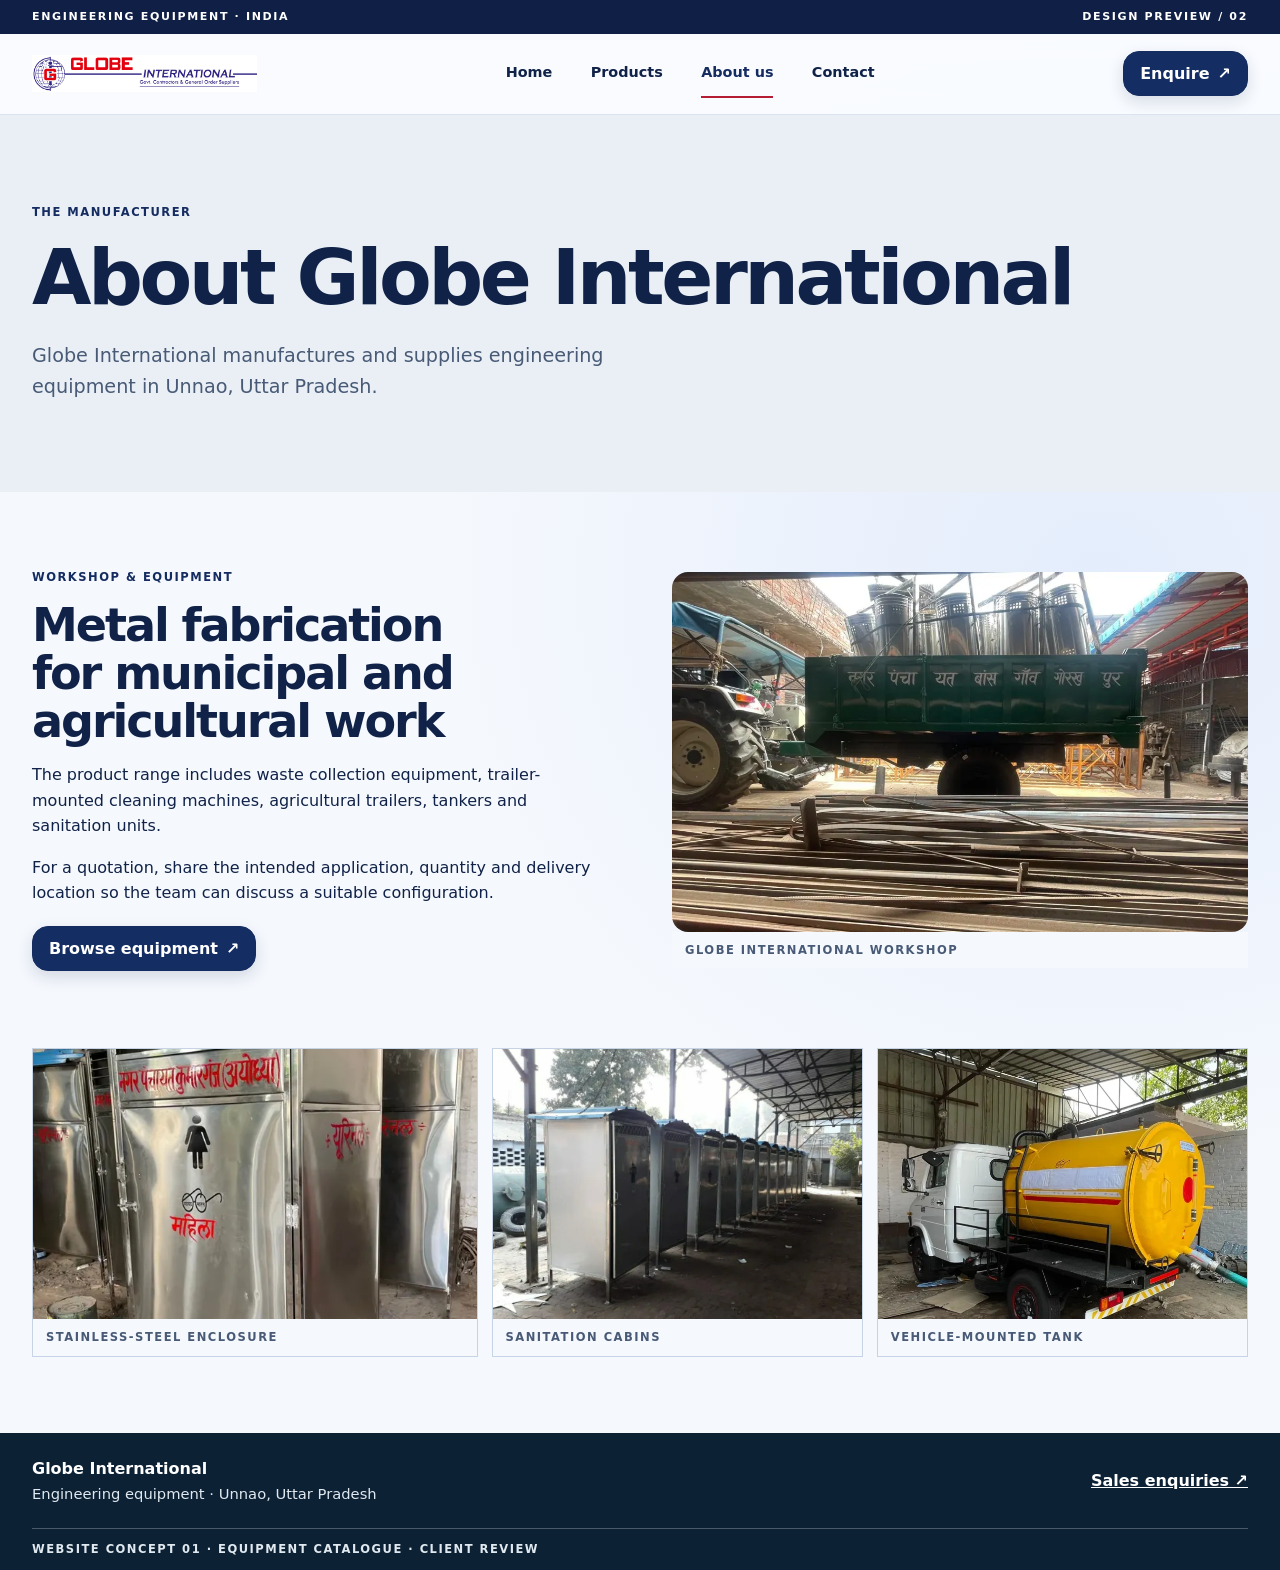
==== about.html @ 539da0a3 "Refresh catalogue with logo-inspired glass and 3D motion" ====
<!doctype html><html lang="en"><head><meta charset="utf-8"><meta name="viewport" content="width=device-width,initial-scale=1"><meta name="robots" content="noindex,nofollow"><meta name="description" content="An overview of Globe International and its workshop in Unnao, Uttar Pradesh."><title>About us | Globe International</title><link rel="stylesheet" href="site.css?v=2"><script src="site.js?v=2" defer></script></head><body class="catalog"><a href="#main" class="skip">Skip to content</a><div class="topline"><div class="wrap"><span>ENGINEERING EQUIPMENT · INDIA</span><span>DESIGN PREVIEW / 02</span></div></div><header><div class="wrap mast"><a href="index.html" class="brand"><img src="media/globe-logo.png" alt="Globe International"></a><nav aria-label="Main"><a href="index.html">Home</a><a href="products.html">Products</a><a href="about.html" aria-current="page">About us</a><a href="contact.html">Contact</a></nav><a class="button mast-cta" href="contact.html">Enquire<span aria-hidden="true"> ↗</span></a></div></header><main id="main"><section class="inner-head"><div class="wrap"><div class="intro"><p class="eyebrow">THE MANUFACTURER</p><h1>About Globe International</h1><p class="lead">Globe International manufactures and supplies engineering equipment in Unnao, Uttar Pradesh.</p></div></div></section><section class="wrap section split about"><div><p class="eyebrow">WORKSHOP &amp; EQUIPMENT</p><h2>Metal fabrication for municipal and agricultural work</h2><p>The product range includes waste collection equipment, trailer-mounted cleaning machines, agricultural trailers, tankers and sanitation units.</p><p>For a quotation, share the intended application, quantity and delivery location so the team can discuss a suitable configuration.</p><a class="button" href="products.html">Browse equipment<span aria-hidden="true"> ↗</span></a></div><figure><img src="media/workshop.webp" alt="Trailer and fabrication materials inside the workshop" fetchpriority="high"><figcaption>Globe International workshop</figcaption></figure></section><section class="wrap section gallery"><div class="story-grid"><figure><img src="media/steel.webp" alt="Stainless-steel sanitation enclosure" loading="lazy"><figcaption>Stainless-steel enclosure</figcaption></figure><figure><img src="media/cabins.webp" alt="Sanitation cabins lined up under the workshop roof" loading="lazy"><figcaption>Sanitation cabins</figcaption></figure><figure><img src="media/tanker.webp" alt="Vehicle-mounted tank at the workshop" loading="lazy"><figcaption>Vehicle-mounted tank</figcaption></figure></div></section></main><footer><div class="wrap foot"><div><strong>Globe International</strong><p>Engineering equipment · Unnao, Uttar Pradesh</p></div><a href="contact.html">Sales enquiries ↗</a></div><div class="wrap stamp">Website concept 01 · Equipment Catalogue · Client review</div></footer></body></html>
---- site.css ----
:root{--ink:#14283e;--paper:#f7f9fb;--panel:#e9eff5;--accent:#10497e;--muted:#496074;--line:#cbd6df;--white:#fff;--radius:10px}*{box-sizing:border-box}html{scroll-behavior:smooth}body{margin:0;background:var(--paper);color:var(--ink);font:16px/1.6 system-ui,sans-serif}body.factory{--ink:#242723;--paper:#f6f2e9;--panel:#ebe4d5;--accent:#815020;--muted:#555b51;--line:#cec7b9;--radius:0px}a{color:inherit}img{width:100%;display:block;object-fit:cover}figure,p,h1,h2{margin:0}p+p{margin-top:1rem}h1,h2{line-height:1.04;letter-spacing:-.045em;text-wrap:balance}h1{font-size:clamp(2.85rem,6vw,5.55rem)}h2{font-size:clamp(1.85rem,3.6vw,3.3rem)}.wrap{width:min(1240px,calc(100% - 64px));margin-inline:auto}.topline{background:#0d2135;color:white;font-size:.69rem;font-weight:700;letter-spacing:.15em}.factory .topline{background:#222822}.topline .wrap,.mast,.foot,.section-head{display:flex;align-items:center;justify-content:space-between;gap:20px}.topline .wrap{padding-block:8px}header{background:white;border-bottom:1px solid var(--line)}.mast{min-height:80px}.brand{width:225px;flex:0 1 225px}.brand img{object-fit:contain}.mast nav{display:flex;gap:clamp(14px,3vw,44px);align-items:center;white-space:nowrap}.mast nav a{text-decoration:none;font-size:.9rem;font-weight:650;padding:12px 0;border-bottom:2px solid transparent}.mast nav a:hover,.mast nav [aria-current]{border-color:var(--accent);color:var(--accent)}.button{display:inline-flex;align-items:center;justify-content:center;gap:.5rem;background:var(--accent);color:white;border:1px solid var(--accent);padding:.72rem 1rem;border-radius:var(--radius);text-decoration:none;font-weight:680;line-height:1.25}.button:hover{filter:brightness(.88)}.button.secondary{background:transparent;color:var(--accent)}.actions{display:flex;gap:10px;flex-wrap:wrap;margin-top:26px}.text-link{color:var(--accent);font-weight:750;text-underline-offset:4px}.eyebrow,.stamp,figcaption{font:700 .72rem/1.45 system-ui,sans-serif;letter-spacing:.13em;text-transform:uppercase}.eyebrow{color:var(--accent);margin-bottom:17px}.lead{font-size:clamp(1rem,1.5vw,1.22rem);max-width:54ch;color:var(--muted);margin-top:23px}.dot{display:inline-block;border-radius:50%;background:#bf3332;width:8px;height:8px;margin-right:5px}.catalog-hero{background:linear-gradient(120deg,#f4f8fc,#e4eef7)}.catalog-grid,.factory-grid{display:grid;grid-template-columns:1fr 1fr;align-items:center;gap:clamp(26px,5vw,74px);padding-block:clamp(35px,6vw,85px)}.catalog-grid figure{border:1px solid var(--line);background:white;border-radius:var(--radius);overflow:hidden}.catalog-grid figure img{height:clamp(315px,40vw,530px);object-position:center 58%}.catalog-grid figcaption,.factory-grid figcaption{display:flex;justify-content:space-between;gap:10px}.factory-hero{background:#252d26;color:#fff7e5}.factory-grid{grid-template-columns:.78fr 1.22fr;gap:40px}.factory-copy h1,.factory .intro h1{font-family:Georgia,serif;font-weight:500;letter-spacing:-.06em}.factory-copy .eyebrow{color:#ffcb90}.factory-copy .lead{color:#e4dfd1}.factory-copy .button{margin-top:24px;background:#f1bc7e;color:#252d26;border-color:#f1bc7e}.factory-grid figure img{height:clamp(300px,40vw,520px);object-position:52% 55%}.factory-grid figcaption{color:#f2e8d7;background:#323a32}.band{background:var(--panel)}.section{padding-block:clamp(40px,6vw,80px)}.section-head{align-items:end;margin-bottom:24px}.groups{display:grid;gap:1px;background:var(--line);border:1px solid var(--line)}.home-groups{grid-template-columns:repeat(4,1fr);border-block:0}.groups a{display:grid;grid-template-columns:auto 1fr auto;align-items:center;gap:.7rem;padding:1rem;background:var(--paper);text-decoration:none;font-weight:720}.groups a:hover{background:var(--panel)}.num{font:700 .7rem ui-monospace,monospace;color:var(--accent)}.products{display:grid;grid-template-columns:repeat(3,minmax(0,1fr));gap:16px}.product{background:white;border:1px solid var(--line);border-radius:var(--radius);overflow:hidden}.product figure img{height:205px;object-fit:contain;background:#eff2f4}.product[data-group="Public sanitation"] figure img,.product[data-group="Waste collection"]:last-child figure img[src*="bins"]{object-fit:cover}.product-body{padding:20px}.product-body .eyebrow{margin-bottom:8px}.product h2{font-size:1.45rem;line-height:1.17;letter-spacing:-.025em}.product p:not(.eyebrow){margin:8px 0 14px;color:var(--muted)}figcaption{padding:10px 13px;color:var(--muted);background:var(--paper)}.story-grid{display:grid;grid-template-columns:1.2fr 1fr 1fr;gap:14px}.story-grid figure{border:1px solid var(--line);overflow:hidden}.story-grid img{height:270px}.split,.contact-grid{display:grid;grid-template-columns:1fr 1fr;gap:clamp(24px,5vw,74px);align-items:center}.split>img,.split figure img{height:360px;border-radius:var(--radius)}.split h2+p,.contact-grid h2+address{margin-top:16px}.split .text-link,.split .button{margin-top:20px;display:inline-flex}.inner-head{background:var(--panel);padding-block:clamp(42px,7vw,92px)}.inner-head h1{font-size:clamp(2.7rem,6vw,4.9rem)}.product-section{padding-top:32px}.filters{display:flex;flex-wrap:wrap;gap:8px}.filters button{cursor:pointer;padding:.53rem .8rem;border:1px solid var(--line);border-radius:var(--radius);background:white;color:var(--ink);font:inherit;font-size:.88rem;font-weight:650}.filters button[aria-pressed=true]{background:var(--accent);color:white;border-color:var(--accent)}#result-count{margin:12px 0;color:var(--muted);font-size:.9rem}.gallery{padding-top:0}.contact-card{background:white;border:1px solid var(--line);padding:26px;border-radius:var(--radius)}.contact-card .actions{margin-bottom:15px}.contact-card h2{margin-bottom:12px}address{font-style:normal}.foot{padding-block:23px}.foot p{font-size:.92rem;color:#e0e9ef}.foot a{font-weight:680}.stamp{border-top:1px solid #ffffff40;padding-block:12px;color:#e0e9ef}footer{background:#0d2135;color:white}.factory footer{background:#252d26}.skip{position:absolute;left:8px;top:-100px;background:white;color:black;padding:8px;z-index:10}.skip:focus{top:8px}:focus-visible{outline:3px solid #c47a25;outline-offset:4px}[hidden]{display:none!important}
@media(max-width:900px){.wrap{width:calc(100% - 40px)}.home-groups{grid-template-columns:repeat(2,1fr)}.product figure img{height:165px}.catalog-grid,.factory-grid{gap:25px}.story-grid img{height:205px}.mast-cta{display:none}}
@media(max-width:670px){.wrap{width:calc(100% - 30px)}.topline{font-size:.55rem}.mast{flex-direction:column;justify-content:center;gap:0;min-height:0;padding-top:8px}.brand{width:195px;flex:auto}.mast nav{justify-content:space-between;width:100%;gap:8px;max-width:390px}.mast nav a{font-size:.86rem;padding:8px 0}.catalog-grid,.factory-grid,.split,.contact-grid{grid-template-columns:1fr}.catalog-grid figure img,.factory-grid figure img,.split>img,.split figure img{height:290px}.products{grid-template-columns:repeat(2,minmax(0,1fr));gap:9px}.product figure img{height:133px}.product-body{padding:12px}.product h2{font-size:1.16rem}.product p:not(.eyebrow){font-size:.88rem}.story-grid{grid-template-columns:1fr}.story-grid img{height:245px}.section-head,.foot{align-items:start}.section-head{flex-direction:column;gap:8px}.foot{flex-direction:column;gap:8px}.groups a{font-size:.82rem;padding:.7rem;gap:.35rem}}
@media(prefers-reduced-motion:reduce){html{scroll-behavior:auto}}

/* Globe International catalogue refresh */
body.catalog {
  --ink: #102247;
  --accent: #152c61;
  --muted: #485a76;
  --line: #c7d4e6;
  --paper: #f5f8fd;
  --radius: 16px;
  background:
    radial-gradient(ellipse at 86% 37%, #e4edfc 0, transparent 42%),
    var(--paper);
}
.catalog .topline { background: #101f45; }
.catalog header {
  background: #f9fbff;
  border-bottom-color: #dbe4f0;
}
.catalog .mast nav [aria-current] { border-color: #b51d35; }
.catalog .button:not(.secondary) {
  background: #142e64;
  box-shadow: 0 6px 16px #12275226;
}
.catalog .button.secondary {
  background: #ffffffc9;
  border-color: #b2c1d7;
}
.catalog .catalog-hero, .catalog .range-head {
  position: relative;
  isolation: isolate;
  overflow: hidden;
  background:
    radial-gradient(ellipse at 85% 30%, #4569aa 0%, transparent 55%),
    linear-gradient(126deg, #101b40 20%, #203e79 100%);
  color: #fff;
}
.catalog .catalog-hero::before, .catalog .range-head::before {
  content: "";
  position: absolute;
  z-index: -1;
  inset: 0;
  background-image:
    linear-gradient(#c7d9ff17 1px, transparent 1px),
    linear-gradient(90deg, #c7d9ff17 1px, transparent 1px);
  background-size: 46px 46px;
  mask-image: linear-gradient(90deg, transparent 12%, #000);
  pointer-events: none;
}
.catalog .catalog-hero .eyebrow, .catalog .range-head .eyebrow { color: #ffadba; }
.catalog .catalog-hero .lead, .catalog .range-head .lead { color: #e3ecff; }
.catalog .catalog-hero .button:not(.secondary) {
  background: #b01832;
  border-color: #e47587;
}
.catalog .catalog-grid .hero-photo {
  padding: 10px;
  background: #dbeaff29;
  border-color: #e1edff70;
  border-radius: 24px;
  box-shadow: 0 28px 55px #09152b70, inset 0 1px 0 #ffffff65;
  transform: perspective(1100px) rotateX(var(--tilt-x, 0deg)) rotateY(var(--tilt-y, 0deg));
  transition: transform .25s ease-out;
}
.hero-photo img { border-radius: 15px 15px 4px 4px; }
.catalog .hero-photo figcaption { background: transparent; color: #edf3ff; }
.catalog .range-head { padding-block: clamp(30px, 5vw, 65px); }
.range-layout {
  display: grid;
  grid-template-columns: minmax(0, 1fr) minmax(220px, .65fr);
  align-items: center;
  gap: 24px;
}
.range-art { min-width: 0; display: grid; place-items: center; }
.orbit-frame {
  width: min(100%, 290px);
  aspect-ratio: 1;
  display: grid;
  place-items: center;
  perspective: 650px;
  border: 1px solid #c5dcff50;
  border-radius: 32px;
  background: linear-gradient(145deg, #e4f0ff30, #a9c5ff0a);
  box-shadow: 0 25px 55px #09142f66, inset 0 1px 0 #e6f0ff69;
}
.globe-volume {
  width: 69%;
  aspect-ratio: 1;
  position: relative;
  transform-style: preserve-3d;
  transform: rotateX(-19deg) rotateY(-32deg) rotateZ(-12deg);
  animation: globe-turn 2.9s cubic-bezier(.2,.6,.35,1) both;
}
.globe-ring {
  position: absolute;
  inset: 0;
  border: 1px solid #dceaffb5;
  border-radius: 50%;
  transform: rotateY(var(--ring-angle, 0deg));
  box-shadow: 0 0 14px #abc8ff35;
}
.globe-ring:nth-child(2) { --ring-angle: 36deg; }
.globe-ring:nth-child(3) { --ring-angle: 72deg; }
.globe-ring:nth-child(4) { --ring-angle: 108deg; }
.globe-ring:nth-child(5) { --ring-angle: 144deg; }
.globe-ring:last-child {
  transform: rotateX(90deg) scale(1.12);
  border-color: #ff91a3;
  box-shadow: 0 0 16px #f346665c;
}
@keyframes globe-turn {
  from { transform: rotateX(-19deg) rotateY(155deg) rotateZ(-12deg); }
  to { transform: rotateX(-19deg) rotateY(-32deg) rotateZ(-12deg); }
}
.filter-panel {
  padding: 13px 16px 1px;
  margin-bottom: 22px;
  border: 1px solid #c7d5e8;
  border-radius: var(--radius);
  background: #ffffffad;
  box-shadow: 0 8px 30px #1835630c, inset 0 1px 0 #fff;
}
.catalog .filters button { border-radius: 999px; }
.catalog .filters button[aria-pressed="true"] { box-shadow: inset 0 -2px 0 #dc5068; }
.catalog .product, .catalog .contact-card {
  background: linear-gradient(145deg, #fffffff5, #f1f6ffba);
  box-shadow: 0 10px 25px #1d386214, inset 0 1px 0 #fff;
}
.catalog .product {
  transform: perspective(1000px) rotateX(var(--tilt-x, 0deg)) rotateY(var(--tilt-y, 0deg));
  transition: transform .25s ease-out, box-shadow .25s ease-out;
}
.catalog .product:hover, .catalog .product:focus-within { box-shadow: 0 15px 35px #1d386226; }
.catalog .product figure { padding: 8px 8px 0; }
.catalog .product figure img { border-radius: 10px; }
.catalog .product figcaption { background: transparent; }
.catalog .product-body .eyebrow { color: #972039; }
@supports (backdrop-filter: blur(8px)) {
  .catalog header, .filter-panel { backdrop-filter: blur(12px); }
  .catalog header { background: #f9fbffeb; }
}
@media (max-width: 670px) {
  .range-layout { grid-template-columns: minmax(0, 1fr) minmax(85px, 27%); gap: 10px; }
  .range-head .intro h1 { font-size: clamp(2.15rem, 8vw, 3.2rem); }
  .orbit-frame { border-radius: 14px; }
  .filter-panel { padding-inline: 10px; }
  .catalog .product figure { padding: 5px 5px 0; }
}
@media (prefers-reduced-motion: reduce) {
  .globe-volume { animation: none; }
  .catalog .product, .catalog .catalog-grid .hero-photo { transform: none; transition: none; }
}
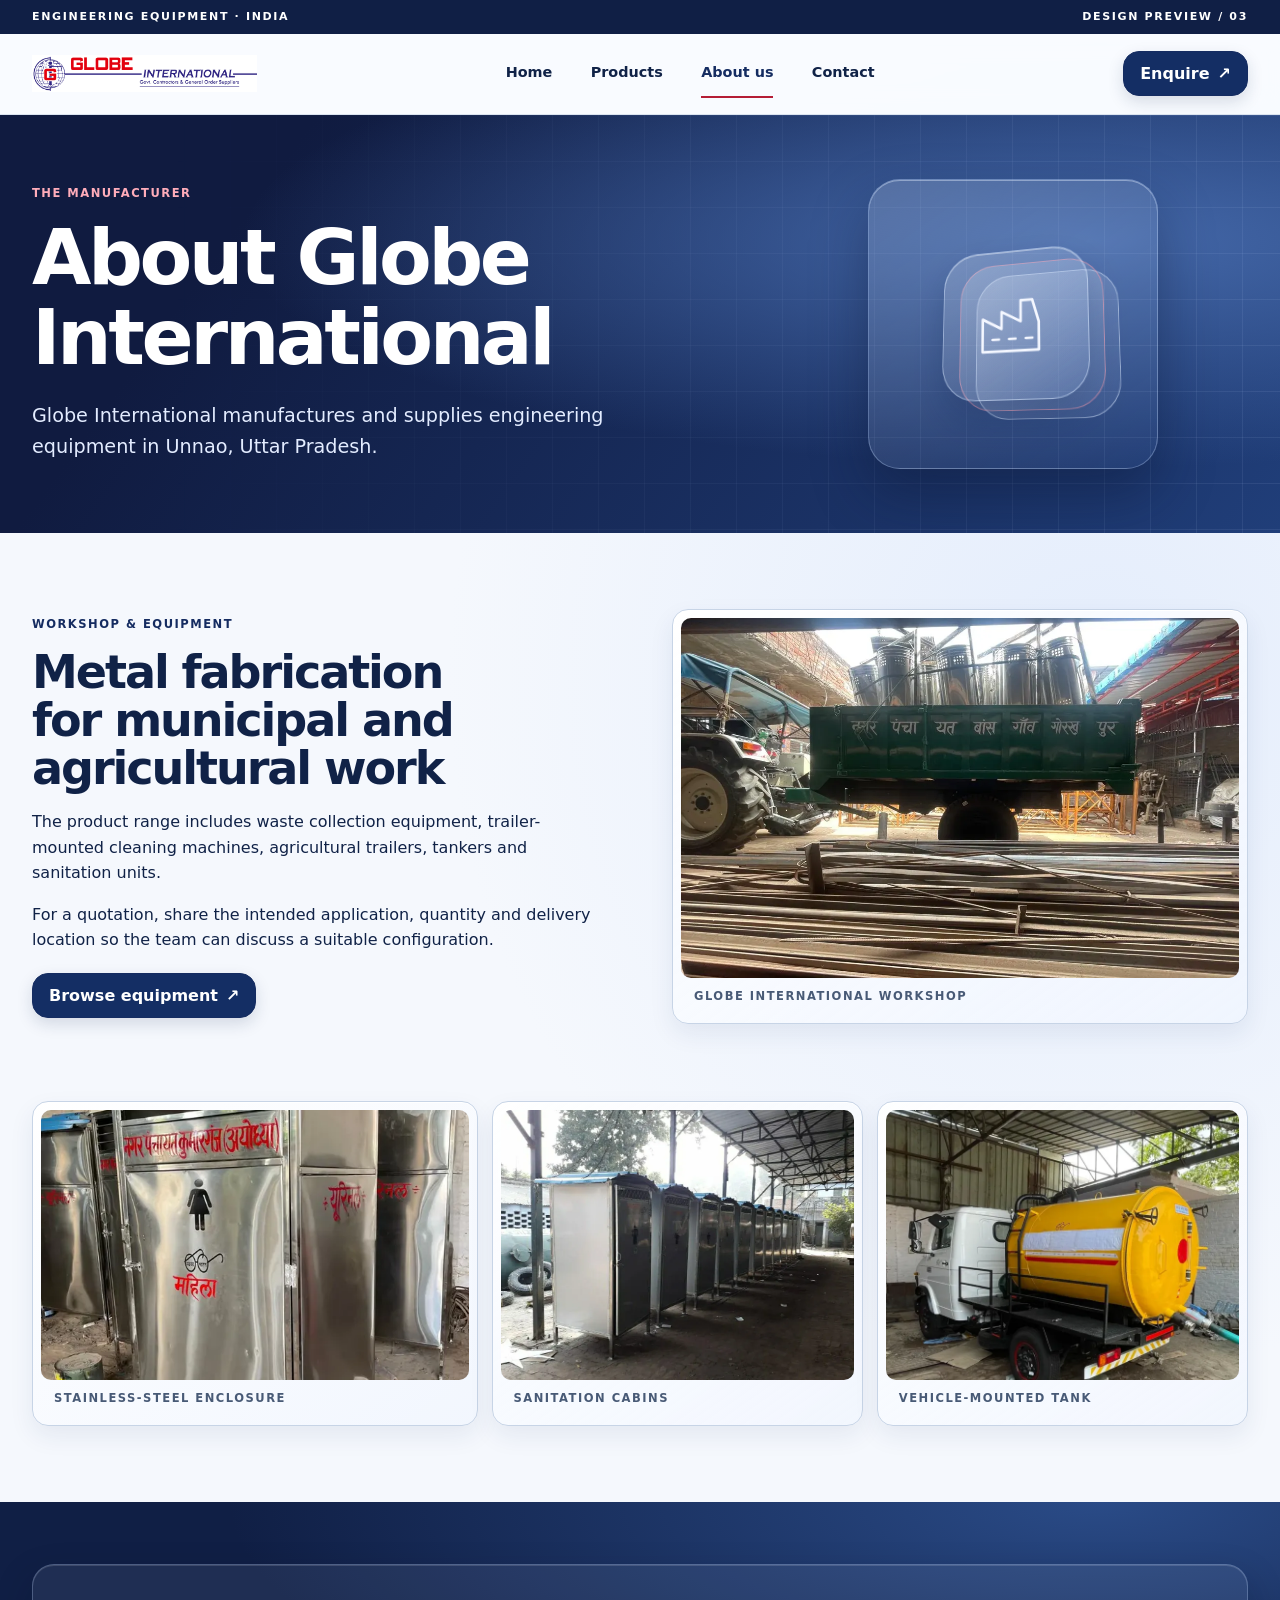
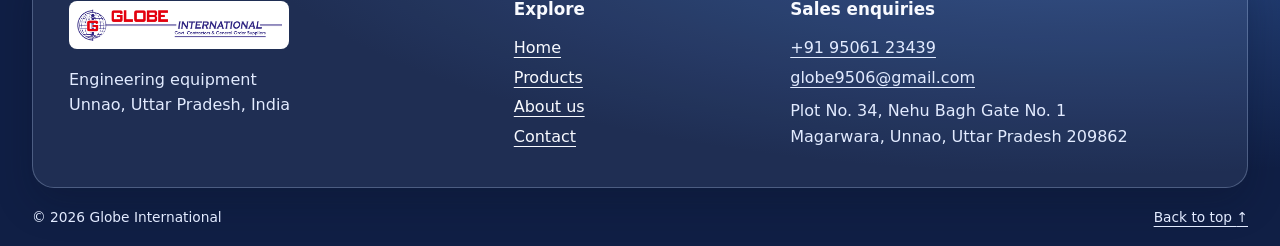
==== commit 94168a66: "Extend Globe glass design across all pages and build shared footer" ====
--- a/about.html
+++ b/about.html
@@ -1 +1,40 @@
-<!doctype html><html lang="en"><head><meta charset="utf-8"><meta name="viewport" content="width=device-width,initial-scale=1"><meta name="robots" content="noindex,nofollow"><meta name="description" content="An overview of Globe International and its workshop in Unnao, Uttar Pradesh."><title>About us | Globe International</title><link rel="stylesheet" href="site.css?v=2"><script src="site.js?v=2" defer></script></head><body class="catalog"><a href="#main" class="skip">Skip to content</a><div class="topline"><div class="wrap"><span>ENGINEERING EQUIPMENT · INDIA</span><span>DESIGN PREVIEW / 02</span></div></div><header><div class="wrap mast"><a href="index.html" class="brand"><img src="media/globe-logo.png" alt="Globe International"></a><nav aria-label="Main"><a href="index.html">Home</a><a href="products.html">Products</a><a href="about.html" aria-current="page">About us</a><a href="contact.html">Contact</a></nav><a class="button mast-cta" href="contact.html">Enquire<span aria-hidden="true"> ↗</span></a></div></header><main id="main"><section class="inner-head"><div class="wrap"><div class="intro"><p class="eyebrow">THE MANUFACTURER</p><h1>About Globe International</h1><p class="lead">Globe International manufactures and supplies engineering equipment in Unnao, Uttar Pradesh.</p></div></div></section><section class="wrap section split about"><div><p class="eyebrow">WORKSHOP &amp; EQUIPMENT</p><h2>Metal fabrication for municipal and agricultural work</h2><p>The product range includes waste collection equipment, trailer-mounted cleaning machines, agricultural trailers, tankers and sanitation units.</p><p>For a quotation, share the intended application, quantity and delivery location so the team can discuss a suitable configuration.</p><a class="button" href="products.html">Browse equipment<span aria-hidden="true"> ↗</span></a></div><figure><img src="media/workshop.webp" alt="Trailer and fabrication materials inside the workshop" fetchpriority="high"><figcaption>Globe International workshop</figcaption></figure></section><section class="wrap section gallery"><div class="story-grid"><figure><img src="media/steel.webp" alt="Stainless-steel sanitation enclosure" loading="lazy"><figcaption>Stainless-steel enclosure</figcaption></figure><figure><img src="media/cabins.webp" alt="Sanitation cabins lined up under the workshop roof" loading="lazy"><figcaption>Sanitation cabins</figcaption></figure><figure><img src="media/tanker.webp" alt="Vehicle-mounted tank at the workshop" loading="lazy"><figcaption>Vehicle-mounted tank</figcaption></figure></div></section></main><footer><div class="wrap foot"><div><strong>Globe International</strong><p>Engineering equipment · Unnao, Uttar Pradesh</p></div><a href="contact.html">Sales enquiries ↗</a></div><div class="wrap stamp">Website concept 01 · Equipment Catalogue · Client review</div></footer></body></html>+<!doctype html><html lang="en"><head><meta charset="utf-8"><meta name="viewport" content="width=device-width,initial-scale=1"><meta name="robots" content="noindex,nofollow"><meta name="description" content="An overview of Globe International and its workshop in Unnao, Uttar Pradesh."><title>About us | Globe International</title><link rel="stylesheet" href="site.css?v=3"><script src="site.js?v=3" defer></script></head><body class="catalog"><a href="#main" class="skip">Skip to content</a><div class="topline" id="top"><div class="wrap"><span>ENGINEERING EQUIPMENT · INDIA</span><span>DESIGN PREVIEW / 03</span></div></div><header><div class="wrap mast"><a href="index.html" class="brand"><img src="media/globe-logo.png" alt="Globe International"></a><nav aria-label="Main"><a href="index.html">Home</a><a href="products.html">Products</a><a href="about.html" aria-current="page">About us</a><a href="contact.html">Contact</a></nav><a class="button mast-cta" href="contact.html">Enquire<span aria-hidden="true"> ↗</span></a></div></header><main id="main"><section class="inner-head range-head"><div class="wrap range-layout"><div class="intro"><p class="eyebrow">THE MANUFACTURER</p><h1>About Globe International</h1><p class="lead">Globe International manufactures and supplies engineering equipment in Unnao, Uttar Pradesh.</p></div>
+<div class="range-art" aria-hidden="true">
+  <div class="orbit-frame">
+    <div class="hero-emblem">
+      <div class="emblem-face">
+        <svg viewBox="0 0 64 64" fill="none" stroke="currentColor" stroke-width="2" stroke-linecap="round" stroke-linejoin="round"><path d="M8 53V28l15 8V23l15 8V15h9l5 17v21zM16 44h5m8 0h5m8 0h5"/></svg>
+      </div>
+    </div>
+  </div>
+</div>
+</div></section><section class="wrap section split about"><div><p class="eyebrow">WORKSHOP &amp; EQUIPMENT</p><h2>Metal fabrication for municipal and agricultural work</h2><p>The product range includes waste collection equipment, trailer-mounted cleaning machines, agricultural trailers, tankers and sanitation units.</p><p>For a quotation, share the intended application, quantity and delivery location so the team can discuss a suitable configuration.</p><a class="button" href="products.html">Browse equipment<span aria-hidden="true"> ↗</span></a></div><figure><img src="media/workshop.webp" alt="Trailer and fabrication materials inside the workshop" fetchpriority="high"><figcaption>Globe International workshop</figcaption></figure></section><section class="wrap section gallery"><div class="story-grid"><figure><img src="media/steel.webp" alt="Stainless-steel sanitation enclosure" loading="lazy"><figcaption>Stainless-steel enclosure</figcaption></figure><figure><img src="media/cabins.webp" alt="Sanitation cabins lined up under the workshop roof" loading="lazy"><figcaption>Sanitation cabins</figcaption></figure><figure><img src="media/tanker.webp" alt="Vehicle-mounted tank at the workshop" loading="lazy"><figcaption>Vehicle-mounted tank</figcaption></figure></div></section></main>
+<footer class="site-footer">
+  <div class="wrap footer-grid">
+    <div class="footer-brand">
+      <a href="index.html"><img src="media/globe-logo.png" alt="Globe International" loading="lazy"></a>
+      <p>Engineering equipment<br>Unnao, Uttar Pradesh, India</p>
+    </div>
+    <nav class="footer-nav" aria-label="Footer">
+      <h2>Explore</h2>
+      <ul>
+        <li><a href="index.html">Home</a></li>
+        <li><a href="products.html">Products</a></li>
+        <li><a href="about.html">About us</a></li>
+        <li><a href="contact.html">Contact</a></li>
+      </ul>
+    </nav>
+    <div class="footer-contact">
+      <h2>Sales enquiries</h2>
+      <address>
+        <a href="tel:+919506123439">+91 95061 23439</a>
+        <a href="mailto:globe9506@gmail.com">globe9506@gmail.com</a>
+        <span>Plot No. 34, Nehu Bagh Gate No. 1<br>Magarwara, Unnao, Uttar Pradesh 209862</span>
+      </address>
+    </div>
+  </div>
+  <div class="wrap footer-bottom">
+    <span>© 2026 Globe International</span>
+    <a href="#top">Back to top <span aria-hidden="true">↑</span></a>
+  </div>
+</footer></body></html>
--- a/site.css
+++ b/site.css
@@ -153,3 +153,129 @@
   .globe-volume { animation: none; }
   .catalog .product, .catalog .catalog-grid .hero-photo { transform: none; transition: none; }
 }
+
+/* Shared glass surfaces and page-specific hero artwork. */
+.hero-emblem {
+  width: 53%;
+  aspect-ratio: 1;
+  position: relative;
+  transform-style: preserve-3d;
+  transform: rotateX(12deg) rotateY(-18deg);
+  animation: emblem-settle 1.2s cubic-bezier(.22,.72,.32,1) both;
+}
+.hero-emblem::before,
+.hero-emblem::after,
+.emblem-face {
+  position: absolute;
+  inset: 0;
+  border: 1px solid #d8e7ff80;
+  border-radius: 24%;
+  background: linear-gradient(145deg, #f0f6ff36, #b5cdff14);
+}
+.hero-emblem::before,
+.hero-emblem::after { content: ""; }
+.hero-emblem::before { transform: translate3d(16%, 11%, -32px); }
+.hero-emblem::after {
+  transform: translate3d(8%, 6%, -16px);
+  border-color: #ff9cac85;
+}
+.emblem-face {
+  display: grid;
+  place-items: center;
+  color: #f4f7ff;
+  box-shadow: inset 0 1px 0 #ffffff60, 0 18px 36px #081b483a;
+}
+.emblem-face svg { width: 57%; }
+@keyframes emblem-settle {
+  from { transform: rotateX(29deg) rotateY(-53deg) translateY(10px); }
+  to { transform: rotateX(12deg) rotateY(-18deg); }
+}
+.catalog .category-band {
+  background: linear-gradient(125deg, #dce8fa, #eff4fd);
+  padding-block: 16px;
+}
+.catalog .home-groups {
+  border: 0;
+  gap: 10px;
+  background: transparent;
+}
+.catalog .home-groups a {
+  border: 1px solid #cbd9ec;
+  border-radius: 12px;
+  background: #ffffffb8;
+  box-shadow: inset 0 1px 0 #fff, 0 5px 14px #213e6910;
+}
+.catalog .home-groups a:hover { background: #fff; }
+.catalog .about figure, .catalog .gallery figure {
+  padding: 8px;
+  border: 1px solid var(--line);
+  border-radius: var(--radius);
+  background: linear-gradient(145deg, #fffffff5, #f1f6ffba);
+  box-shadow: 0 10px 25px #1d386214, inset 0 1px 0 #fff;
+}
+.catalog .about figure img, .catalog .gallery figure img { border-radius: 10px; }
+.catalog .about figcaption, .catalog .gallery figcaption { background: transparent; }
+.catalog .about figure, .catalog .contact-card {
+  transform: perspective(1000px) rotateX(var(--tilt-x, 0deg)) rotateY(var(--tilt-y, 0deg));
+  transition: transform .25s ease-out;
+}
+.catalog .contact-grid { align-items: stretch; gap: 20px; }
+.catalog .contact-card address { color: var(--muted); }
+.catalog #selected-product {
+  background: #e8effb;
+  border-radius: 8px;
+  padding: 8px 12px;
+}
+.catalog .site-footer {
+  background: radial-gradient(ellipse at 86% 0%, #2a4b87, transparent 56%), #101f45;
+  color: #f8faff;
+  padding-top: clamp(34px, 6vw, 62px);
+}
+.footer-grid {
+  display: grid;
+  grid-template-columns: 1fr .6fr 1fr;
+  gap: 24px;
+  padding: clamp(18px, 3vw, 36px);
+  border: 1px solid #c9dcff45;
+  border-radius: 22px;
+  background: #d5e5ff14;
+  box-shadow: inset 0 1px 0 #ffffff24, 0 16px 36px #060f2340;
+}
+.footer-grid h2 {
+  font-size: 1.05rem;
+  letter-spacing: 0;
+  margin-bottom: 14px;
+}
+.footer-brand a { display: inline-block; }
+.footer-brand img {
+  width: min(220px, 100%);
+  padding: 7px;
+  border-radius: 8px;
+  background: #fff;
+}
+.footer-brand p { margin-top: 10px; color: #e2ebff; }
+.footer-nav ul { list-style: none; margin: 0; padding: 0; }
+.footer-nav a, .footer-contact a { display: inline-block; padding-block: 2px; }
+.footer-contact address { display: grid; justify-items: start; color: #e2ebff; }
+.footer-contact address span { margin-top: 6px; }
+.site-footer a { text-underline-offset: 4px; overflow-wrap: anywhere; }
+.site-footer a:hover { color: #ffbfcb; }
+.footer-bottom {
+  display: flex;
+  justify-content: space-between;
+  gap: 12px;
+  padding-block: 18px;
+  font-size: .86rem;
+  color: #e2ebff;
+}
+@media (max-width: 670px) {
+  .footer-grid { grid-template-columns: 1fr 1fr; gap: 18px; }
+  .footer-brand { grid-column: 1 / -1; }
+}
+@media (max-width: 385px) {
+  .footer-grid { grid-template-columns: 1fr; }
+}
+@media (prefers-reduced-motion: reduce) {
+  .hero-emblem { animation: none; }
+  .catalog .about figure, .catalog .contact-card { transform: none; transition: none; }
+}
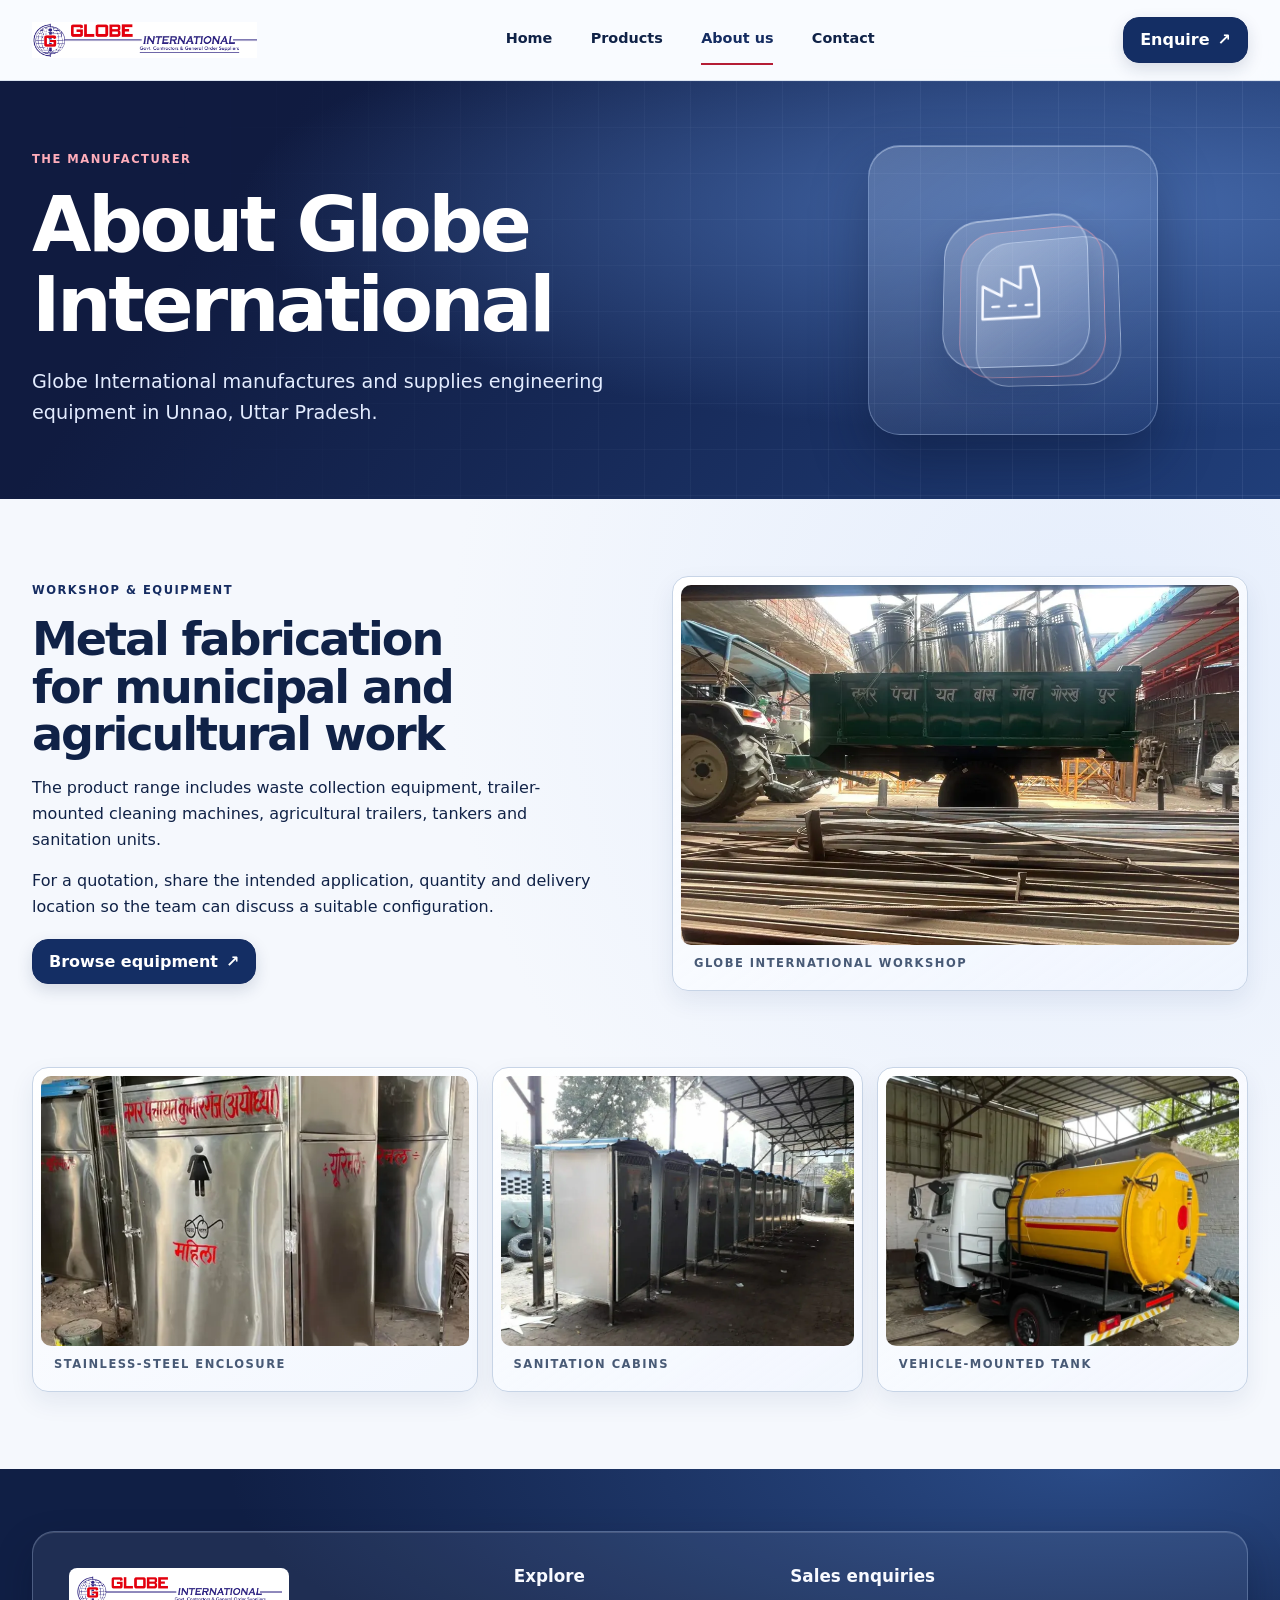
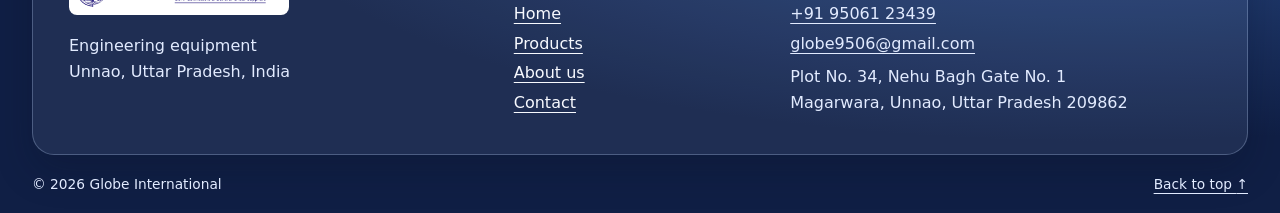
==== commit 9be00ffc: "Remove design preview banner and draft metadata" ====
--- a/about.html
+++ b/about.html
@@ -1,4 +1,4 @@
-<!doctype html><html lang="en"><head><meta charset="utf-8"><meta name="viewport" content="width=device-width,initial-scale=1"><meta name="robots" content="noindex,nofollow"><meta name="description" content="An overview of Globe International and its workshop in Unnao, Uttar Pradesh."><title>About us | Globe International</title><link rel="stylesheet" href="site.css?v=3"><script src="site.js?v=3" defer></script></head><body class="catalog"><a href="#main" class="skip">Skip to content</a><div class="topline" id="top"><div class="wrap"><span>ENGINEERING EQUIPMENT · INDIA</span><span>DESIGN PREVIEW / 03</span></div></div><header><div class="wrap mast"><a href="index.html" class="brand"><img src="media/globe-logo.png" alt="Globe International"></a><nav aria-label="Main"><a href="index.html">Home</a><a href="products.html">Products</a><a href="about.html" aria-current="page">About us</a><a href="contact.html">Contact</a></nav><a class="button mast-cta" href="contact.html">Enquire<span aria-hidden="true"> ↗</span></a></div></header><main id="main"><section class="inner-head range-head"><div class="wrap range-layout"><div class="intro"><p class="eyebrow">THE MANUFACTURER</p><h1>About Globe International</h1><p class="lead">Globe International manufactures and supplies engineering equipment in Unnao, Uttar Pradesh.</p></div>
+<!doctype html><html lang="en"><head><meta charset="utf-8"><meta name="viewport" content="width=device-width,initial-scale=1"><meta name="robots" content="noindex,nofollow"><meta name="description" content="An overview of Globe International and its workshop in Unnao, Uttar Pradesh."><title>About us | Globe International</title><link rel="stylesheet" href="site.css?v=3"><script src="site.js?v=3" defer></script></head><body class="catalog"><a href="#main" class="skip">Skip to content</a><header id="top"><div class="wrap mast"><a href="index.html" class="brand"><img src="media/globe-logo.png" alt="Globe International"></a><nav aria-label="Main"><a href="index.html">Home</a><a href="products.html">Products</a><a href="about.html" aria-current="page">About us</a><a href="contact.html">Contact</a></nav><a class="button mast-cta" href="contact.html">Enquire<span aria-hidden="true"> ↗</span></a></div></header><main id="main"><section class="inner-head range-head"><div class="wrap range-layout"><div class="intro"><p class="eyebrow">THE MANUFACTURER</p><h1>About Globe International</h1><p class="lead">Globe International manufactures and supplies engineering equipment in Unnao, Uttar Pradesh.</p></div>
 <div class="range-art" aria-hidden="true">
   <div class="orbit-frame">
     <div class="hero-emblem">
--- a/site.css
+++ b/site.css
@@ -279,3 +279,115 @@
   .hero-emblem { animation: none; }
   .catalog .about figure, .catalog .contact-card { transform: none; transition: none; }
 }
+
+/* Equipment descriptions and procurement applications. */
+.product-section .product {
+  display: flex;
+  flex-direction: column;
+}
+.product-section .product-body {
+  display: flex;
+  flex: 1;
+  flex-direction: column;
+  align-items: start;
+}
+.product-section .product-body .text-link { margin-top: auto; }
+.product-applications {
+  width: 100%;
+  margin: 2px 0 17px;
+  padding: 12px 13px;
+  border: 1px solid var(--line);
+  border-radius: 10px;
+  background: #e8effa;
+  font-size: .9rem;
+  line-height: 1.5;
+}
+.product-applications dt { color: var(--ink); font-weight: 720; }
+.product-applications dd { margin: 3px 0 0; color: var(--muted); }
+.product-applications dd + dt { margin-top: 10px; }
+.procurement-note {
+  margin-top: 26px;
+  padding: 18px clamp(16px, 3vw, 28px);
+  border: 1px solid var(--line);
+  border-radius: var(--radius);
+  background: #ffffffb8;
+}
+.procurement-note h2 { font-size: 1.25rem; letter-spacing: -.02em; }
+.procurement-note p { max-width: 75ch; margin-top: 8px; color: var(--muted); }
+@media (max-width: 580px) {
+  .product-section .products { grid-template-columns: 1fr; }
+  .product-section .product figure img { height: 175px; }
+}
+
+/* Product enquiry and homepage motion */
+.enquiry-layout {
+  display: grid;
+  grid-template-columns: minmax(0, 1.75fr) minmax(0, 1fr);
+  align-items: start;
+  gap: clamp(16px, 3vw, 32px);
+}
+.enquiry-sidebar { display: grid; gap: 16px; }
+.enquiry-card {
+  padding: clamp(18px, 3vw, 34px);
+  border: 1px solid var(--line);
+  border-radius: var(--radius);
+  background: linear-gradient(145deg, #fffffff5, #f1f6ffba);
+  box-shadow: 0 10px 25px #1d386214, inset 0 1px 0 #fff;
+}
+.enquiry-sidebar h2 { font-size: clamp(1.45rem, 2.5vw, 2rem); }
+.enquiry-card h2 + p, .enquiry-card h2 + address { margin-top: 12px; color: var(--muted); }
+.enquiry-card address a { overflow-wrap: anywhere; }
+.enquiry-fields {
+  display: grid;
+  grid-template-columns: repeat(2, minmax(0, 1fr));
+  gap: 14px;
+}
+.enquiry-wide { grid-column: 1 / -1; }
+#equipment-enquiry { margin-top: 22px; }
+#equipment-enquiry label { display: grid; gap: 5px; align-content: start; font-weight: 650; }
+#equipment-enquiry input, #equipment-enquiry select, #equipment-enquiry textarea {
+  width: 100%;
+  min-width: 0;
+  border: 1px solid #a9bbd5;
+  border-radius: 9px;
+  padding: .65rem .72rem;
+  background: #fff;
+  color: var(--ink);
+  font: inherit;
+  font-weight: 400;
+}
+#equipment-enquiry textarea { resize: vertical; }
+#tender-fields {
+  min-width: 0;
+  margin: 0;
+  padding: 12px;
+  border: 1px solid var(--line);
+  border-radius: 10px;
+  background: #e8effa;
+}
+#tender-fields legend { padding-inline: 5px; font-weight: 700; }
+#equipment-enquiry button { margin-top: 18px; cursor: pointer; }
+#email-help { margin-top: 8px; font-size: .9rem; color: var(--muted); }
+.home-page .hero-photo { position: relative; }
+.home-page .hero-photo::after {
+  content: "";
+  position: absolute;
+  inset: 0;
+  pointer-events: none;
+  background: linear-gradient(108deg, transparent 28%, #dbeaff38 49%, transparent 69%);
+  transform: translateX(-115%);
+}
+@media (prefers-reduced-motion: no-preference) {
+  .home-page .catalog-copy, .home-page .catalog-grid .hero-photo {
+    animation: home-rise .65s ease-out backwards;
+  }
+  .home-page .catalog-grid .hero-photo { animation-delay: .12s; }
+  .home-page .hero-photo::after { animation: glass-sweep 1.1s .42s ease-out both; }
+}
+@keyframes home-rise {
+  from { opacity: 0; translate: 0 14px; }
+  to { opacity: 1; translate: 0 0; }
+}
+@keyframes glass-sweep { to { transform: translateX(115%); } }
+@media (max-width: 800px) { .enquiry-layout { grid-template-columns: 1fr; } }
+@media (max-width: 500px) { .enquiry-fields { grid-template-columns: 1fr; } }
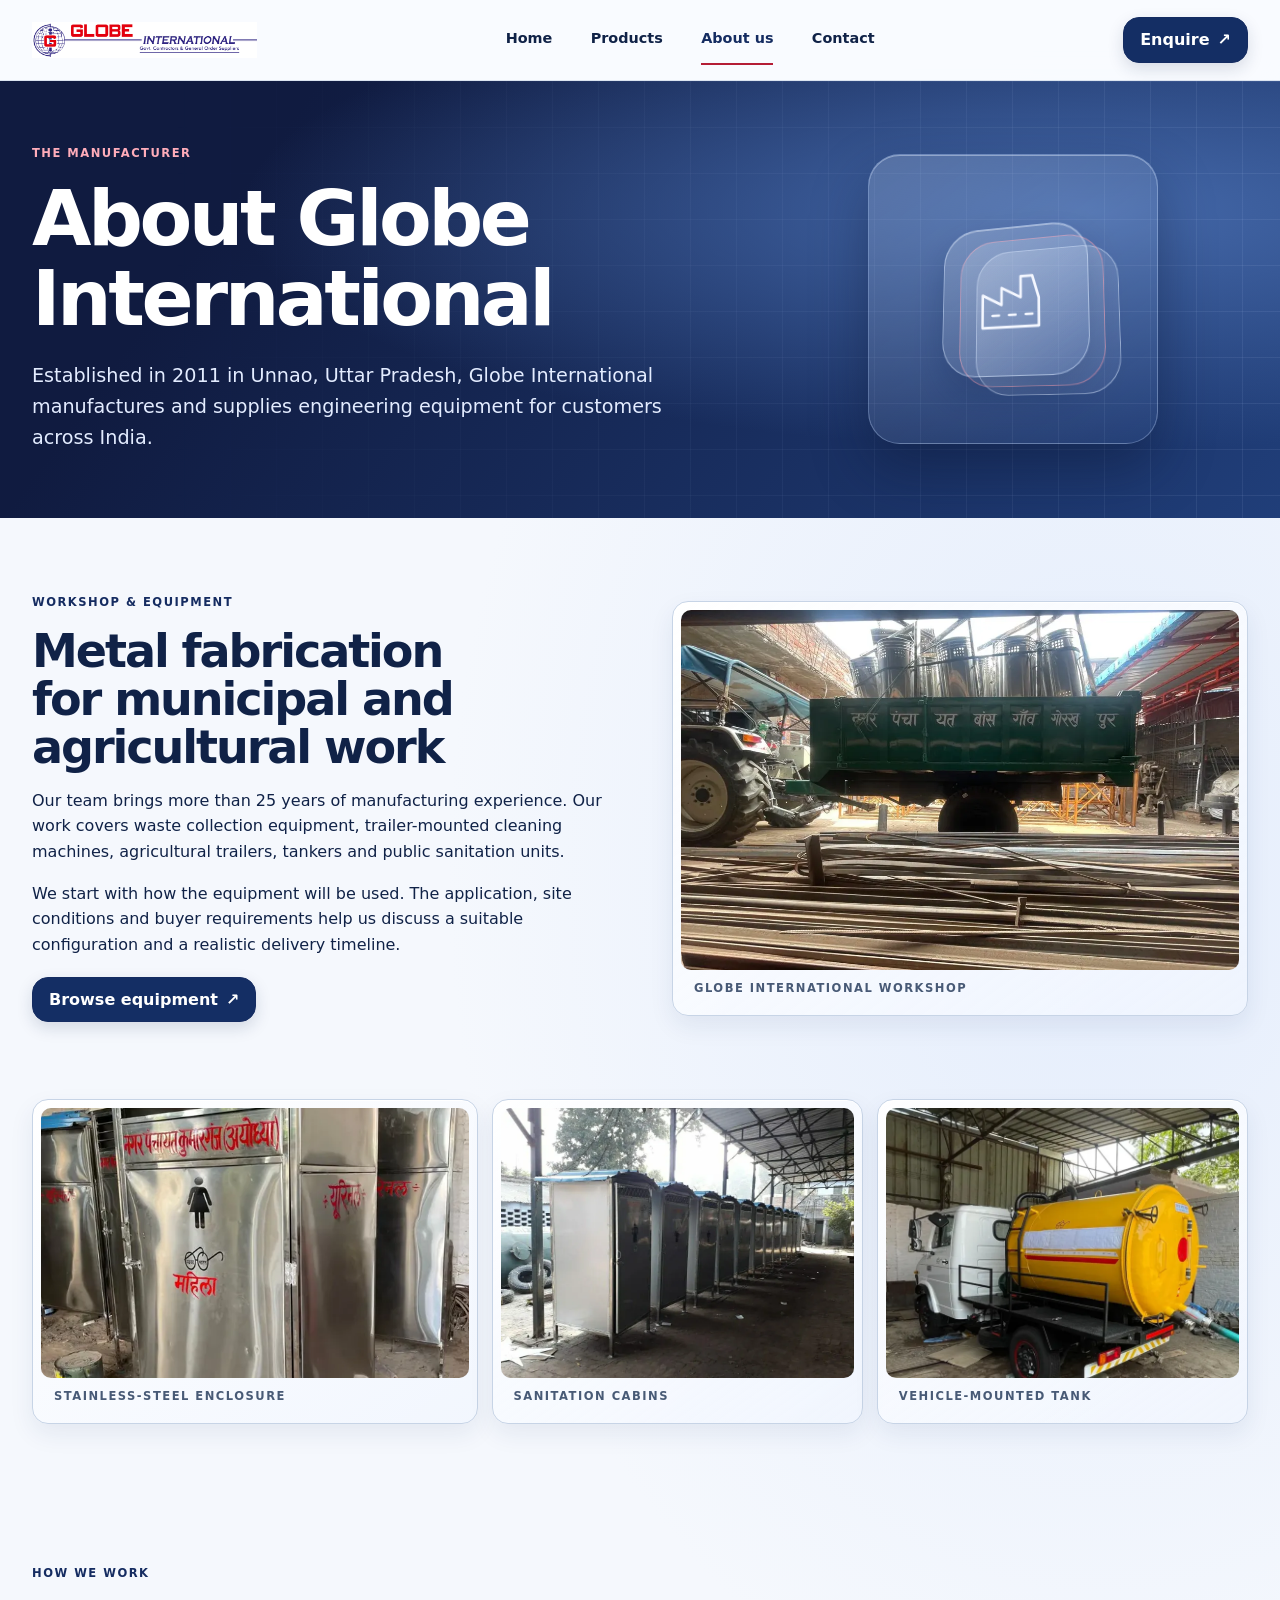
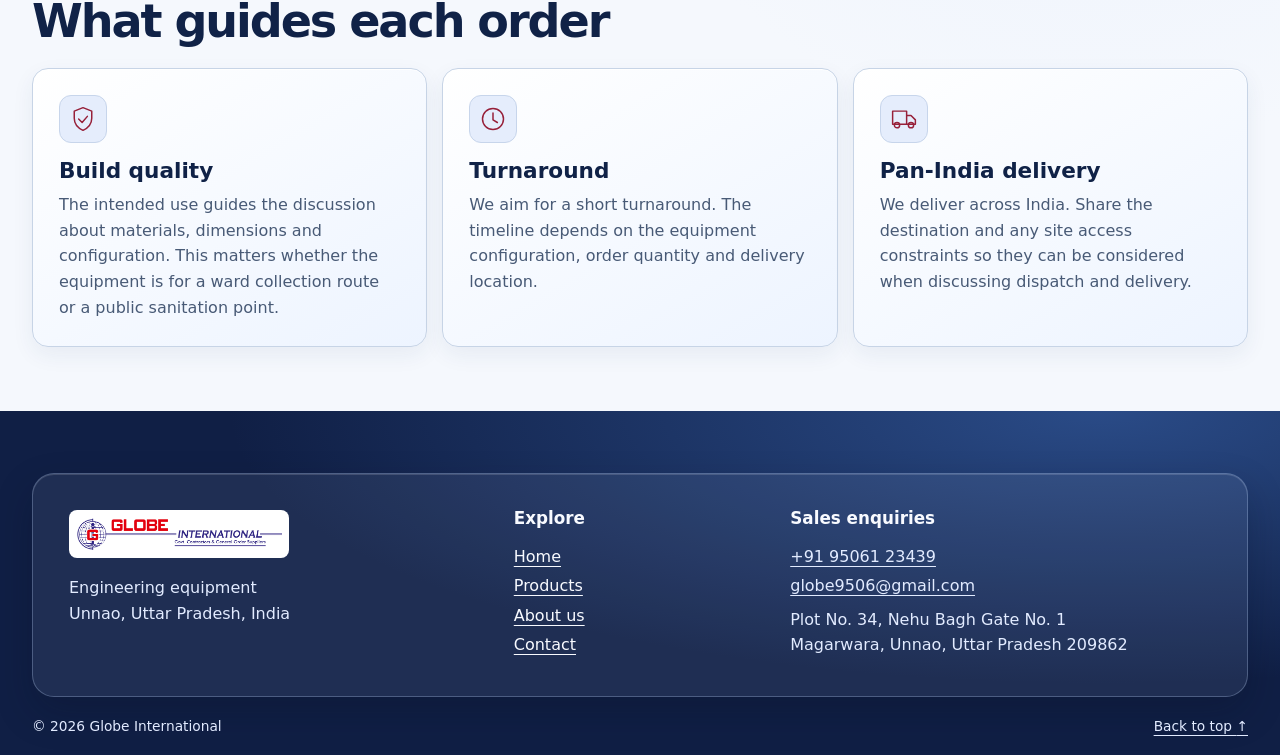
==== commit 1ae8a889: "Expand Globe International site content and illustrate buyer guidance" ====
--- a/about.html
+++ b/about.html
@@ -1,4 +1,4 @@
-<!doctype html><html lang="en"><head><meta charset="utf-8"><meta name="viewport" content="width=device-width,initial-scale=1"><meta name="robots" content="noindex,nofollow"><meta name="description" content="An overview of Globe International and its workshop in Unnao, Uttar Pradesh."><title>About us | Globe International</title><link rel="stylesheet" href="site.css?v=3"><script src="site.js?v=3" defer></script></head><body class="catalog"><a href="#main" class="skip">Skip to content</a><header id="top"><div class="wrap mast"><a href="index.html" class="brand"><img src="media/globe-logo.png" alt="Globe International"></a><nav aria-label="Main"><a href="index.html">Home</a><a href="products.html">Products</a><a href="about.html" aria-current="page">About us</a><a href="contact.html">Contact</a></nav><a class="button mast-cta" href="contact.html">Enquire<span aria-hidden="true"> ↗</span></a></div></header><main id="main"><section class="inner-head range-head"><div class="wrap range-layout"><div class="intro"><p class="eyebrow">THE MANUFACTURER</p><h1>About Globe International</h1><p class="lead">Globe International manufactures and supplies engineering equipment in Unnao, Uttar Pradesh.</p></div>
+<!doctype html><html lang="en"><head><meta charset="utf-8"><meta name="viewport" content="width=device-width,initial-scale=1"><meta name="robots" content="noindex,nofollow"><meta name="description" content="Established in 2011 in Unnao, Globe International manufactures municipal and agricultural equipment. Its team brings 25+ years of manufacturing experience."><title>About us | Globe International</title><link rel="stylesheet" href="site.css?v=6"><script src="site.js?v=3" defer></script><link rel="icon" href="favicon.svg" type="image/svg+xml"></head><body class="catalog"><a href="#main" class="skip">Skip to content</a><header id="top"><div class="wrap mast"><a href="index.html" class="brand"><img src="media/globe-logo.png" alt="Globe International"></a><nav aria-label="Main"><a href="index.html">Home</a><a href="products.html">Products</a><a href="about.html" aria-current="page">About us</a><a href="contact.html">Contact</a></nav><a class="button mast-cta" href="contact.html">Enquire<span aria-hidden="true"> ↗</span></a></div></header><main id="main"><section class="inner-head range-head"><div class="wrap range-layout"><div class="intro"><p class="eyebrow">THE MANUFACTURER</p><h1>About Globe International</h1><p class="lead">Established in 2011 in Unnao, Uttar Pradesh, Globe International manufactures and supplies engineering equipment for customers across India.</p></div>
 <div class="range-art" aria-hidden="true">
   <div class="orbit-frame">
     <div class="hero-emblem">
@@ -8,7 +8,16 @@
     </div>
   </div>
 </div>
-</div></section><section class="wrap section split about"><div><p class="eyebrow">WORKSHOP &amp; EQUIPMENT</p><h2>Metal fabrication for municipal and agricultural work</h2><p>The product range includes waste collection equipment, trailer-mounted cleaning machines, agricultural trailers, tankers and sanitation units.</p><p>For a quotation, share the intended application, quantity and delivery location so the team can discuss a suitable configuration.</p><a class="button" href="products.html">Browse equipment<span aria-hidden="true"> ↗</span></a></div><figure><img src="media/workshop.webp" alt="Trailer and fabrication materials inside the workshop" fetchpriority="high"><figcaption>Globe International workshop</figcaption></figure></section><section class="wrap section gallery"><div class="story-grid"><figure><img src="media/steel.webp" alt="Stainless-steel sanitation enclosure" loading="lazy"><figcaption>Stainless-steel enclosure</figcaption></figure><figure><img src="media/cabins.webp" alt="Sanitation cabins lined up under the workshop roof" loading="lazy"><figcaption>Sanitation cabins</figcaption></figure><figure><img src="media/tanker.webp" alt="Vehicle-mounted tank at the workshop" loading="lazy"><figcaption>Vehicle-mounted tank</figcaption></figure></div></section></main>
+</div></section><section class="wrap section split about"><div><p class="eyebrow">WORKSHOP &amp; EQUIPMENT</p><h2>Metal fabrication for municipal and agricultural work</h2><p>Our team brings more than 25 years of manufacturing experience. Our work covers waste collection equipment, trailer-mounted cleaning machines, agricultural trailers, tankers and public sanitation units.</p><p>We start with how the equipment will be used. The application, site conditions and buyer requirements help us discuss a suitable configuration and a realistic delivery timeline.</p><a class="button" href="products.html">Browse equipment<span aria-hidden="true"> ↗</span></a></div><figure><img src="media/workshop.webp" alt="Trailer and fabrication materials inside the workshop" fetchpriority="high"><figcaption>Globe International workshop</figcaption></figure></section><section class="wrap section gallery"><div class="story-grid"><figure><img src="media/steel.webp" alt="Stainless-steel sanitation enclosure" loading="lazy"><figcaption>Stainless-steel enclosure</figcaption></figure><figure><img src="media/cabins.webp" alt="Sanitation cabins lined up under the workshop roof" loading="lazy"><figcaption>Sanitation cabins</figcaption></figure><figure><img src="media/tanker.webp" alt="Vehicle-mounted tank at the workshop" loading="lazy"><figcaption>Vehicle-mounted tank</figcaption></figure></div></section>
+<section class="wrap section editorial-section" aria-labelledby="manufacturing-priorities">
+  <div class="editorial-heading">
+    <p class="eyebrow">HOW WE WORK</p>
+    <h2 id="manufacturing-priorities">What guides each order</h2>
+    
+  </div>
+  <div class="info-grid"><article class="info-card"><svg class="info-icon" aria-hidden="true" viewBox="0 0 32 32" fill="none" stroke="currentColor" stroke-width="1.7" stroke-linecap="round" stroke-linejoin="round"><path d="m16 3 10 4v8c0 6-4 11-10 14-6-3-10-8-10-14V7zM11 16l4 4 6-7"/></svg><h3>Build quality</h3><p>The intended use guides the discussion about materials, dimensions and configuration. This matters whether the equipment is for a ward collection route or a public sanitation point.</p></article><article class="info-card"><svg class="info-icon" aria-hidden="true" viewBox="0 0 32 32" fill="none" stroke="currentColor" stroke-width="1.7" stroke-linecap="round" stroke-linejoin="round"><circle cx="16" cy="16" r="12"/><path d="M16 9v8l5 3"/></svg><h3>Turnaround</h3><p>We aim for a short turnaround. The timeline depends on the equipment configuration, order quantity and delivery location.</p></article><article class="info-card"><svg class="info-icon" aria-hidden="true" viewBox="0 0 32 32" fill="none" stroke="currentColor" stroke-width="1.7" stroke-linecap="round" stroke-linejoin="round"><path d="M3 7h16v15H3zM19 12h5l5 5v5H19M3 22h2m6 0h10m6 0h2"/><circle cx="8" cy="23" r="3"/><circle cx="24" cy="23" r="3"/></svg><h3>Pan-India delivery</h3><p>We deliver across India. Share the destination and any site access constraints so they can be considered when discussing dispatch and delivery.</p></article></div>
+</section>
+</main>
 <footer class="site-footer">
   <div class="wrap footer-grid">
     <div class="footer-brand">
--- a/site.css
+++ b/site.css
@@ -391,3 +391,54 @@
 @keyframes glass-sweep { to { transform: translateX(115%); } }
 @media (max-width: 800px) { .enquiry-layout { grid-template-columns: 1fr; } }
 @media (max-width: 500px) { .enquiry-fields { grid-template-columns: 1fr; } }
+
+/* Illustrated content sections */
+.editorial-section {
+  padding-block: clamp(34px, 5vw, 68px);
+}
+.editorial-heading {
+  max-width: 50rem;
+  margin-bottom: 22px;
+}
+.editorial-heading > p:not(.eyebrow) {
+  color: var(--muted);
+  margin-top: 12px;
+}
+.info-grid {
+  display: grid;
+  grid-template-columns: repeat(3, minmax(0, 1fr));
+  gap: 15px;
+}
+.info-card {
+  padding: clamp(17px, 2.2vw, 26px);
+  border: 1px solid var(--line);
+  border-radius: var(--radius);
+  background: linear-gradient(150deg, #fff, #edf4ff);
+  box-shadow: 0 8px 22px #1d386211, inset 0 1px 0 #fff;
+}
+.info-icon {
+  width: 48px;
+  height: 48px;
+  padding: 9px;
+  display: block;
+  margin-bottom: 15px;
+  border: 1px solid #c7d5eb;
+  border-radius: 12px;
+  background: #e5edfc;
+  color: #972039;
+}
+.info-card h3 {
+  margin: 0 0 8px;
+  font-size: clamp(1.1rem, 2vw, 1.35rem);
+  line-height: 1.2;
+}
+.info-card p { color: var(--muted); }
+@media (hover: hover) and (prefers-reduced-motion: no-preference) {
+  .info-card { transition: translate .2s ease-out, box-shadow .2s ease-out; }
+  .info-card:hover { translate: 0 -4px; box-shadow: 0 13px 28px #1d386224; }
+  .info-icon { transition: transform .25s ease-out; }
+  .info-card:hover .info-icon { transform: perspective(180px) rotateY(-16deg) rotateZ(-5deg); }
+}
+@media (max-width: 700px) {
+  .info-grid { grid-template-columns: 1fr; gap: 10px; }
+}
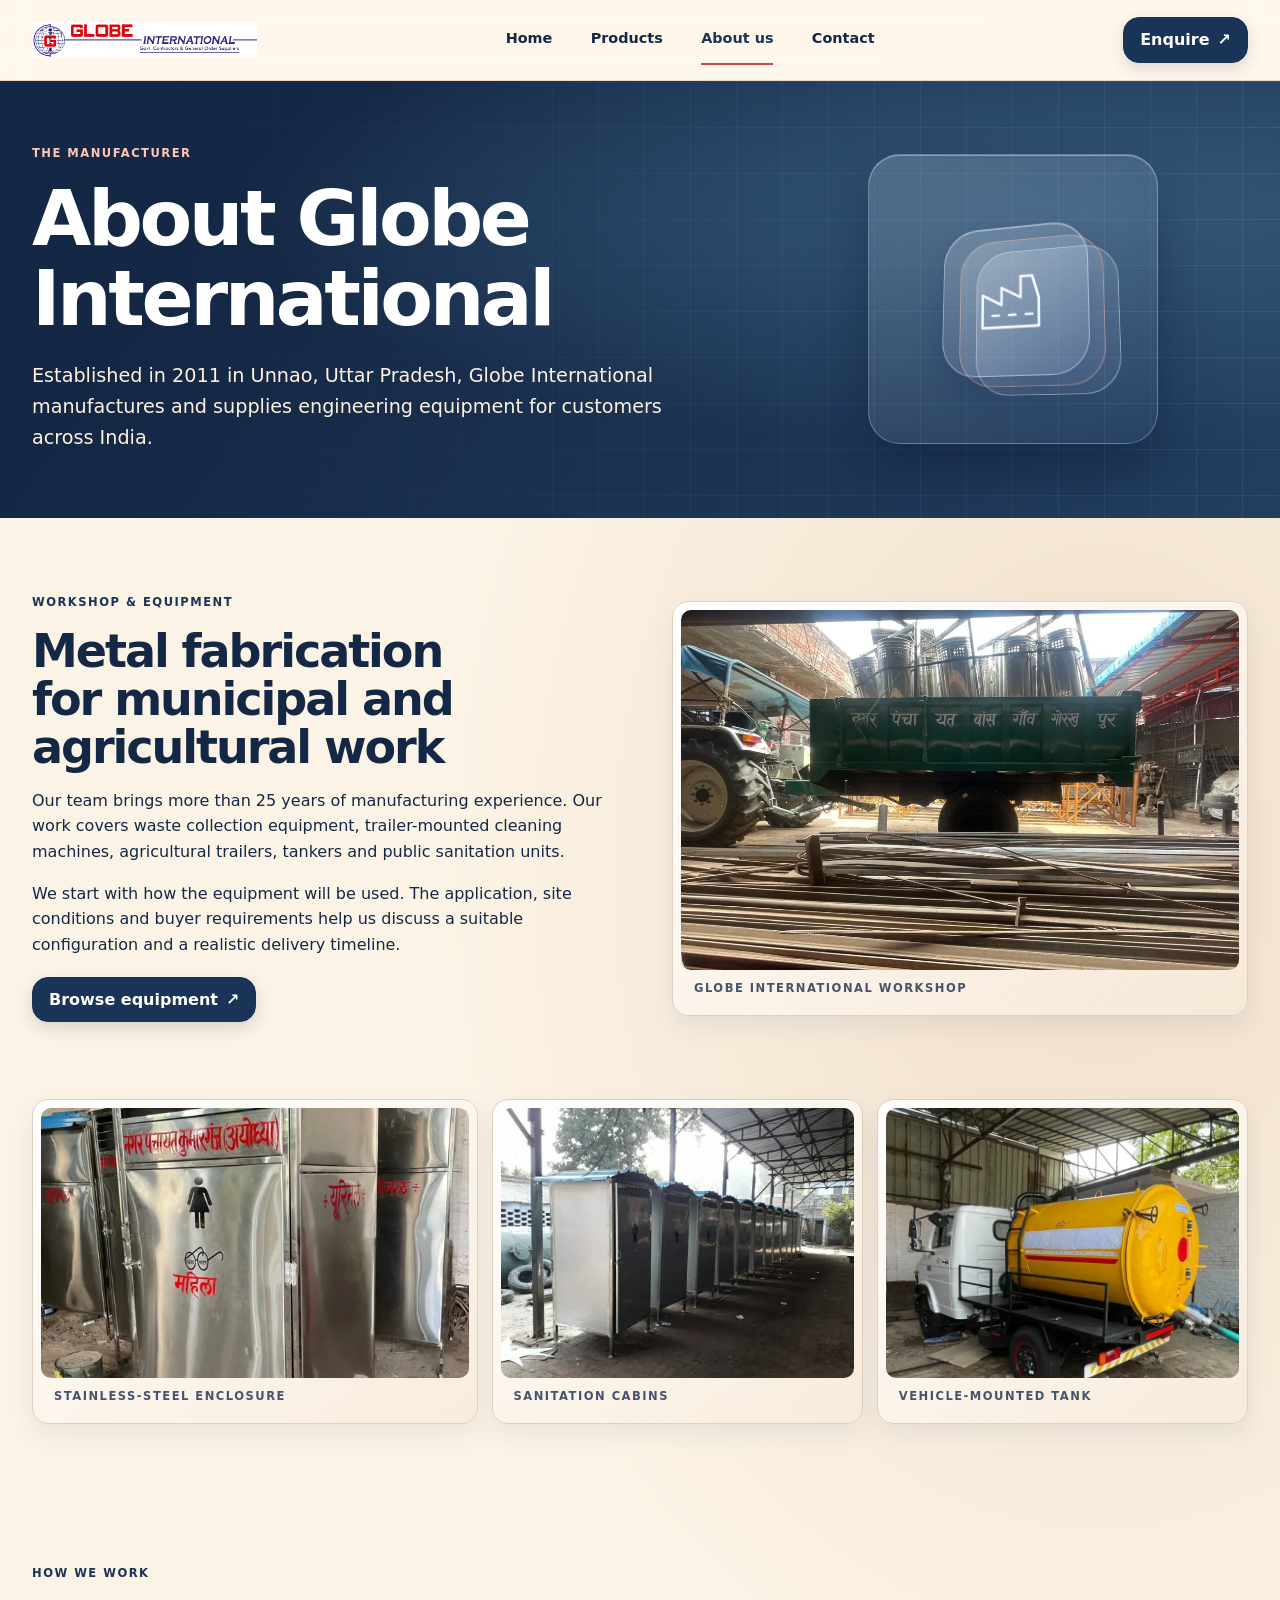
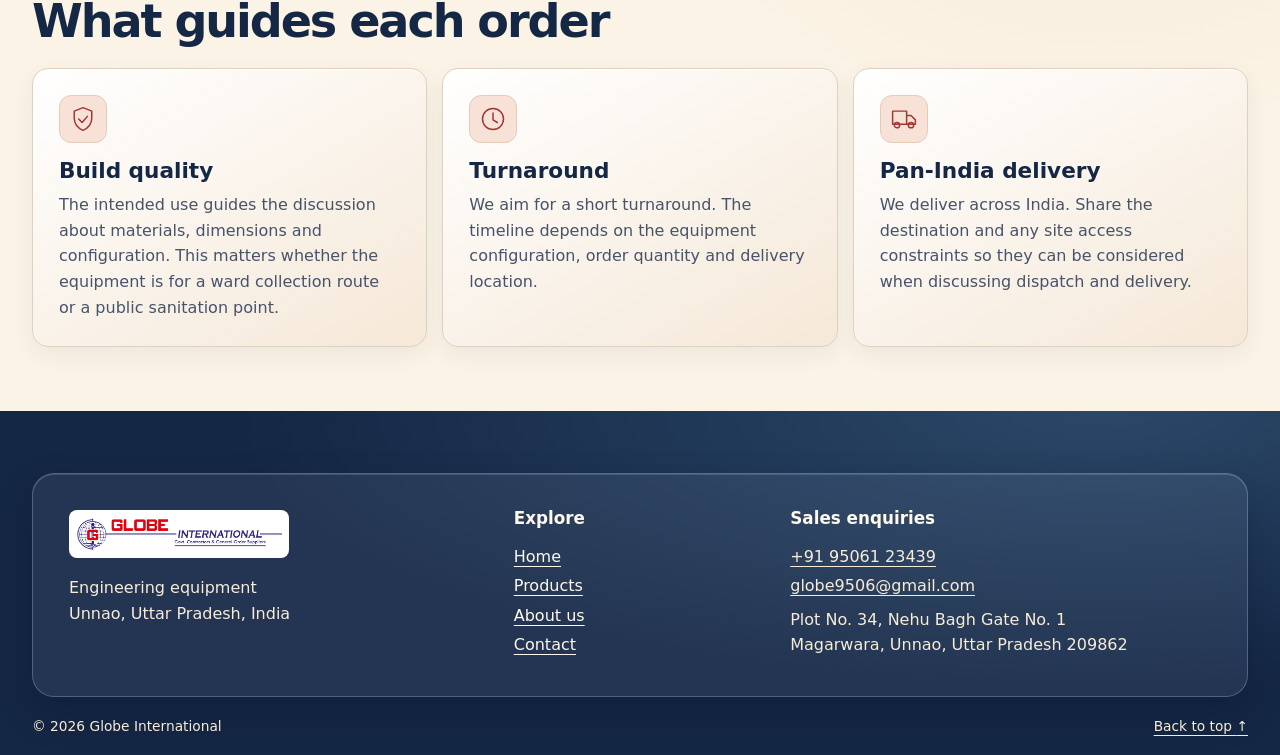
==== commit 02cada91: "Apply navy cream and coral palette across Globe catalogue" ====
--- a/about.html
+++ b/about.html
@@ -1,4 +1,4 @@
-<!doctype html><html lang="en"><head><meta charset="utf-8"><meta name="viewport" content="width=device-width,initial-scale=1"><meta name="robots" content="noindex,nofollow"><meta name="description" content="Established in 2011 in Unnao, Globe International manufactures municipal and agricultural equipment. Its team brings 25+ years of manufacturing experience."><title>About us | Globe International</title><link rel="stylesheet" href="site.css?v=6"><script src="site.js?v=3" defer></script><link rel="icon" href="favicon.svg" type="image/svg+xml"></head><body class="catalog"><a href="#main" class="skip">Skip to content</a><header id="top"><div class="wrap mast"><a href="index.html" class="brand"><img src="media/globe-logo.png" alt="Globe International"></a><nav aria-label="Main"><a href="index.html">Home</a><a href="products.html">Products</a><a href="about.html" aria-current="page">About us</a><a href="contact.html">Contact</a></nav><a class="button mast-cta" href="contact.html">Enquire<span aria-hidden="true"> ↗</span></a></div></header><main id="main"><section class="inner-head range-head"><div class="wrap range-layout"><div class="intro"><p class="eyebrow">THE MANUFACTURER</p><h1>About Globe International</h1><p class="lead">Established in 2011 in Unnao, Uttar Pradesh, Globe International manufactures and supplies engineering equipment for customers across India.</p></div>
+<!doctype html><html lang="en"><head><meta charset="utf-8"><meta name="viewport" content="width=device-width,initial-scale=1"><meta name="robots" content="noindex,nofollow"><meta name="description" content="Established in 2011 in Unnao, Globe International manufactures municipal and agricultural equipment. Its team brings 25+ years of manufacturing experience."><title>About us | Globe International</title><link rel="stylesheet" href="site.css?v=11"><script src="site.js?v=3" defer></script><link rel="icon" href="favicon.svg" type="image/svg+xml"></head><body class="catalog"><a href="#main" class="skip">Skip to content</a><header id="top"><div class="wrap mast"><a href="index.html" class="brand"><img src="media/globe-logo.png" alt="Globe International"></a><nav aria-label="Main"><a href="index.html">Home</a><a href="products.html">Products</a><a href="about.html" aria-current="page">About us</a><a href="contact.html">Contact</a></nav><a class="button mast-cta" href="contact.html">Enquire<span aria-hidden="true"> ↗</span></a></div></header><main id="main"><section class="inner-head range-head"><div class="wrap range-layout"><div class="intro"><p class="eyebrow">THE MANUFACTURER</p><h1>About Globe International</h1><p class="lead">Established in 2011 in Unnao, Uttar Pradesh, Globe International manufactures and supplies engineering equipment for customers across India.</p></div>
 <div class="range-art" aria-hidden="true">
   <div class="orbit-frame">
     <div class="hero-emblem">
--- a/site.css
+++ b/site.css
@@ -5,37 +5,38 @@
 
 /* Globe International catalogue refresh */
 body.catalog {
-  --ink: #102247;
-  --accent: #152c61;
-  --muted: #485a76;
-  --line: #c7d4e6;
-  --paper: #f5f8fd;
+  --ink: #142744;
+  --accent: #1a3457;
+  --muted: #47536a;
+  --line: #dfd1bf;
+  --paper: #fbf3e5;
+  --panel: #f3e7d6;
   --radius: 16px;
   background:
-    radial-gradient(ellipse at 86% 37%, #e4edfc 0, transparent 42%),
+    radial-gradient(ellipse at 86% 37%, #f1dfca 0, transparent 42%),
     var(--paper);
 }
-.catalog .topline { background: #101f45; }
+.catalog .topline { background: #142744; }
 .catalog header {
-  background: #f9fbff;
-  border-bottom-color: #dbe4f0;
-}
-.catalog .mast nav [aria-current] { border-color: #b51d35; }
+  background: #fff8ec;
+  border-bottom-color: #e9d9c5;
+}
+.catalog .mast nav [aria-current] { border-color: #c84943; }
 .catalog .button:not(.secondary) {
-  background: #142e64;
+  background: #1a3457;
   box-shadow: 0 6px 16px #12275226;
 }
 .catalog .button.secondary {
   background: #ffffffc9;
-  border-color: #b2c1d7;
+  border-color: #d9c8b4;
 }
 .catalog .catalog-hero, .catalog .range-head {
   position: relative;
   isolation: isolate;
   overflow: hidden;
   background:
-    radial-gradient(ellipse at 85% 30%, #4569aa 0%, transparent 55%),
-    linear-gradient(126deg, #101b40 20%, #203e79 100%);
+    radial-gradient(ellipse at 85% 30%, #365879 0%, transparent 55%),
+    linear-gradient(126deg, #142744 20%, #233f60 100%);
   color: #fff;
 }
 .catalog .catalog-hero::before, .catalog .range-head::before {
@@ -50,23 +51,23 @@
   mask-image: linear-gradient(90deg, transparent 12%, #000);
   pointer-events: none;
 }
-.catalog .catalog-hero .eyebrow, .catalog .range-head .eyebrow { color: #ffadba; }
-.catalog .catalog-hero .lead, .catalog .range-head .lead { color: #e3ecff; }
+.catalog .catalog-hero .eyebrow, .catalog .range-head .eyebrow { color: #ffc6b8; }
+.catalog .catalog-hero .lead, .catalog .range-head .lead { color: #fff2df; }
 .catalog .catalog-hero .button:not(.secondary) {
-  background: #b01832;
-  border-color: #e47587;
+  background: #ab3d37;
+  border-color: #e88e80;
 }
 .catalog .catalog-grid .hero-photo {
   padding: 10px;
-  background: #dbeaff29;
-  border-color: #e1edff70;
+  background: #fff0d729;
+  border-color: #fff0d770;
   border-radius: 24px;
   box-shadow: 0 28px 55px #09152b70, inset 0 1px 0 #ffffff65;
   transform: perspective(1100px) rotateX(var(--tilt-x, 0deg)) rotateY(var(--tilt-y, 0deg));
   transition: transform .25s ease-out;
 }
 .hero-photo img { border-radius: 15px 15px 4px 4px; }
-.catalog .hero-photo figcaption { background: transparent; color: #edf3ff; }
+.catalog .hero-photo figcaption { background: transparent; color: #fff3e1; }
 .catalog .range-head { padding-block: clamp(30px, 5vw, 65px); }
 .range-layout {
   display: grid;
@@ -108,7 +109,7 @@
 .globe-ring:nth-child(5) { --ring-angle: 144deg; }
 .globe-ring:last-child {
   transform: rotateX(90deg) scale(1.12);
-  border-color: #ff91a3;
+  border-color: #ff9f8b;
   box-shadow: 0 0 16px #f346665c;
 }
 @keyframes globe-turn {
@@ -118,15 +119,15 @@
 .filter-panel {
   padding: 13px 16px 1px;
   margin-bottom: 22px;
-  border: 1px solid #c7d5e8;
+  border: 1px solid #e3d5c2;
   border-radius: var(--radius);
   background: #ffffffad;
   box-shadow: 0 8px 30px #1835630c, inset 0 1px 0 #fff;
 }
 .catalog .filters button { border-radius: 999px; }
-.catalog .filters button[aria-pressed="true"] { box-shadow: inset 0 -2px 0 #dc5068; }
+.catalog .filters button[aria-pressed="true"] { box-shadow: inset 0 -2px 0 #ef8b79; }
 .catalog .product, .catalog .contact-card {
-  background: linear-gradient(145deg, #fffffff5, #f1f6ffba);
+  background: linear-gradient(145deg, #fffffff5, #f7ead9ba);
   box-shadow: 0 10px 25px #1d386214, inset 0 1px 0 #fff;
 }
 .catalog .product {
@@ -137,10 +138,10 @@
 .catalog .product figure { padding: 8px 8px 0; }
 .catalog .product figure img { border-radius: 10px; }
 .catalog .product figcaption { background: transparent; }
-.catalog .product-body .eyebrow { color: #972039; }
+.catalog .product-body .eyebrow { color: #a03733; }
 @supports (backdrop-filter: blur(8px)) {
   .catalog header, .filter-panel { backdrop-filter: blur(12px); }
-  .catalog header { background: #f9fbffeb; }
+  .catalog header { background: #fff8eceb; }
 }
 @media (max-width: 670px) {
   .range-layout { grid-template-columns: minmax(0, 1fr) minmax(85px, 27%); gap: 10px; }
@@ -177,7 +178,7 @@
 .hero-emblem::before { transform: translate3d(16%, 11%, -32px); }
 .hero-emblem::after {
   transform: translate3d(8%, 6%, -16px);
-  border-color: #ff9cac85;
+  border-color: #ffab9685;
 }
 .emblem-face {
   display: grid;
@@ -191,7 +192,7 @@
   to { transform: rotateX(12deg) rotateY(-18deg); }
 }
 .catalog .category-band {
-  background: linear-gradient(125deg, #dce8fa, #eff4fd);
+  background: linear-gradient(125deg, #efe0ca, #fbf2e3);
   padding-block: 16px;
 }
 .catalog .home-groups {
@@ -200,7 +201,7 @@
   background: transparent;
 }
 .catalog .home-groups a {
-  border: 1px solid #cbd9ec;
+  border: 1px solid #e2d1bc;
   border-radius: 12px;
   background: #ffffffb8;
   box-shadow: inset 0 1px 0 #fff, 0 5px 14px #213e6910;
@@ -210,7 +211,7 @@
   padding: 8px;
   border: 1px solid var(--line);
   border-radius: var(--radius);
-  background: linear-gradient(145deg, #fffffff5, #f1f6ffba);
+  background: linear-gradient(145deg, #fffffff5, #f7ead9ba);
   box-shadow: 0 10px 25px #1d386214, inset 0 1px 0 #fff;
 }
 .catalog .about figure img, .catalog .gallery figure img { border-radius: 10px; }
@@ -222,13 +223,13 @@
 .catalog .contact-grid { align-items: stretch; gap: 20px; }
 .catalog .contact-card address { color: var(--muted); }
 .catalog #selected-product {
-  background: #e8effb;
+  background: #f3e5d3;
   border-radius: 8px;
   padding: 8px 12px;
 }
 .catalog .site-footer {
-  background: radial-gradient(ellipse at 86% 0%, #2a4b87, transparent 56%), #101f45;
-  color: #f8faff;
+  background: radial-gradient(ellipse at 86% 0%, #2b4768, transparent 56%), #142744;
+  color: #fff8ec;
   padding-top: clamp(34px, 6vw, 62px);
 }
 .footer-grid {
@@ -253,20 +254,20 @@
   border-radius: 8px;
   background: #fff;
 }
-.footer-brand p { margin-top: 10px; color: #e2ebff; }
+.footer-brand p { margin-top: 10px; color: #f8ecd9; }
 .footer-nav ul { list-style: none; margin: 0; padding: 0; }
 .footer-nav a, .footer-contact a { display: inline-block; padding-block: 2px; }
-.footer-contact address { display: grid; justify-items: start; color: #e2ebff; }
+.footer-contact address { display: grid; justify-items: start; color: #f8ecd9; }
 .footer-contact address span { margin-top: 6px; }
 .site-footer a { text-underline-offset: 4px; overflow-wrap: anywhere; }
-.site-footer a:hover { color: #ffbfcb; }
+.site-footer a:hover { color: #ffb8a6; }
 .footer-bottom {
   display: flex;
   justify-content: space-between;
   gap: 12px;
   padding-block: 18px;
   font-size: .86rem;
-  color: #e2ebff;
+  color: #f8ecd9;
 }
 @media (max-width: 670px) {
   .footer-grid { grid-template-columns: 1fr 1fr; gap: 18px; }
@@ -298,7 +299,7 @@
   padding: 12px 13px;
   border: 1px solid var(--line);
   border-radius: 10px;
-  background: #e8effa;
+  background: #f3e7d6;
   font-size: .9rem;
   line-height: 1.5;
 }
@@ -331,7 +332,7 @@
   padding: clamp(18px, 3vw, 34px);
   border: 1px solid var(--line);
   border-radius: var(--radius);
-  background: linear-gradient(145deg, #fffffff5, #f1f6ffba);
+  background: linear-gradient(145deg, #fffffff5, #f7ead9ba);
   box-shadow: 0 10px 25px #1d386214, inset 0 1px 0 #fff;
 }
 .enquiry-sidebar h2 { font-size: clamp(1.45rem, 2.5vw, 2rem); }
@@ -348,7 +349,7 @@
 #equipment-enquiry input, #equipment-enquiry select, #equipment-enquiry textarea {
   width: 100%;
   min-width: 0;
-  border: 1px solid #a9bbd5;
+  border: 1px solid #ae9780;
   border-radius: 9px;
   padding: .65rem .72rem;
   background: #fff;
@@ -363,7 +364,7 @@
   padding: 12px;
   border: 1px solid var(--line);
   border-radius: 10px;
-  background: #e8effa;
+  background: #f3e7d6;
 }
 #tender-fields legend { padding-inline: 5px; font-weight: 700; }
 #equipment-enquiry button { margin-top: 18px; cursor: pointer; }
@@ -413,7 +414,7 @@
   padding: clamp(17px, 2.2vw, 26px);
   border: 1px solid var(--line);
   border-radius: var(--radius);
-  background: linear-gradient(150deg, #fff, #edf4ff);
+  background: linear-gradient(150deg, #fff, #f5e8d7);
   box-shadow: 0 8px 22px #1d386211, inset 0 1px 0 #fff;
 }
 .info-icon {
@@ -422,10 +423,10 @@
   padding: 9px;
   display: block;
   margin-bottom: 15px;
-  border: 1px solid #c7d5eb;
+  border: 1px solid #e3ccb8;
   border-radius: 12px;
-  background: #e5edfc;
-  color: #972039;
+  background: #f8e1d7;
+  color: #a03733;
 }
 .info-card h3 {
   margin: 0 0 8px;
@@ -442,3 +443,27 @@
 @media (max-width: 700px) {
   .info-grid { grid-template-columns: 1fr; gap: 10px; }
 }
+
+
+.product figure .equipment-photo-empty {
+  display: grid;
+  place-items: center;
+  height: 205px;
+  border-radius: 10px;
+  background: radial-gradient(ellipse at 50% 30%, #fff8ec, #f1e3d1);
+  color: #243d66;
+}
+@media (max-width: 900px) {
+  .product figure .equipment-photo-empty { height: 165px; }
+}
+@media (max-width: 670px) {
+  .product figure .equipment-photo-empty { height: 133px; }
+}
+@media (max-width: 580px) {
+  .product-section .product figure .equipment-photo-empty { height: 175px; }
+}
+
+.catalog .product figure img { background-color: #f7edde; }
+.catalog .dot { background: #ef8b79; }
+.catalog .text-link:hover { color: #a03733; }
+.catalog :focus-visible { outline-color: #b44a3f; }
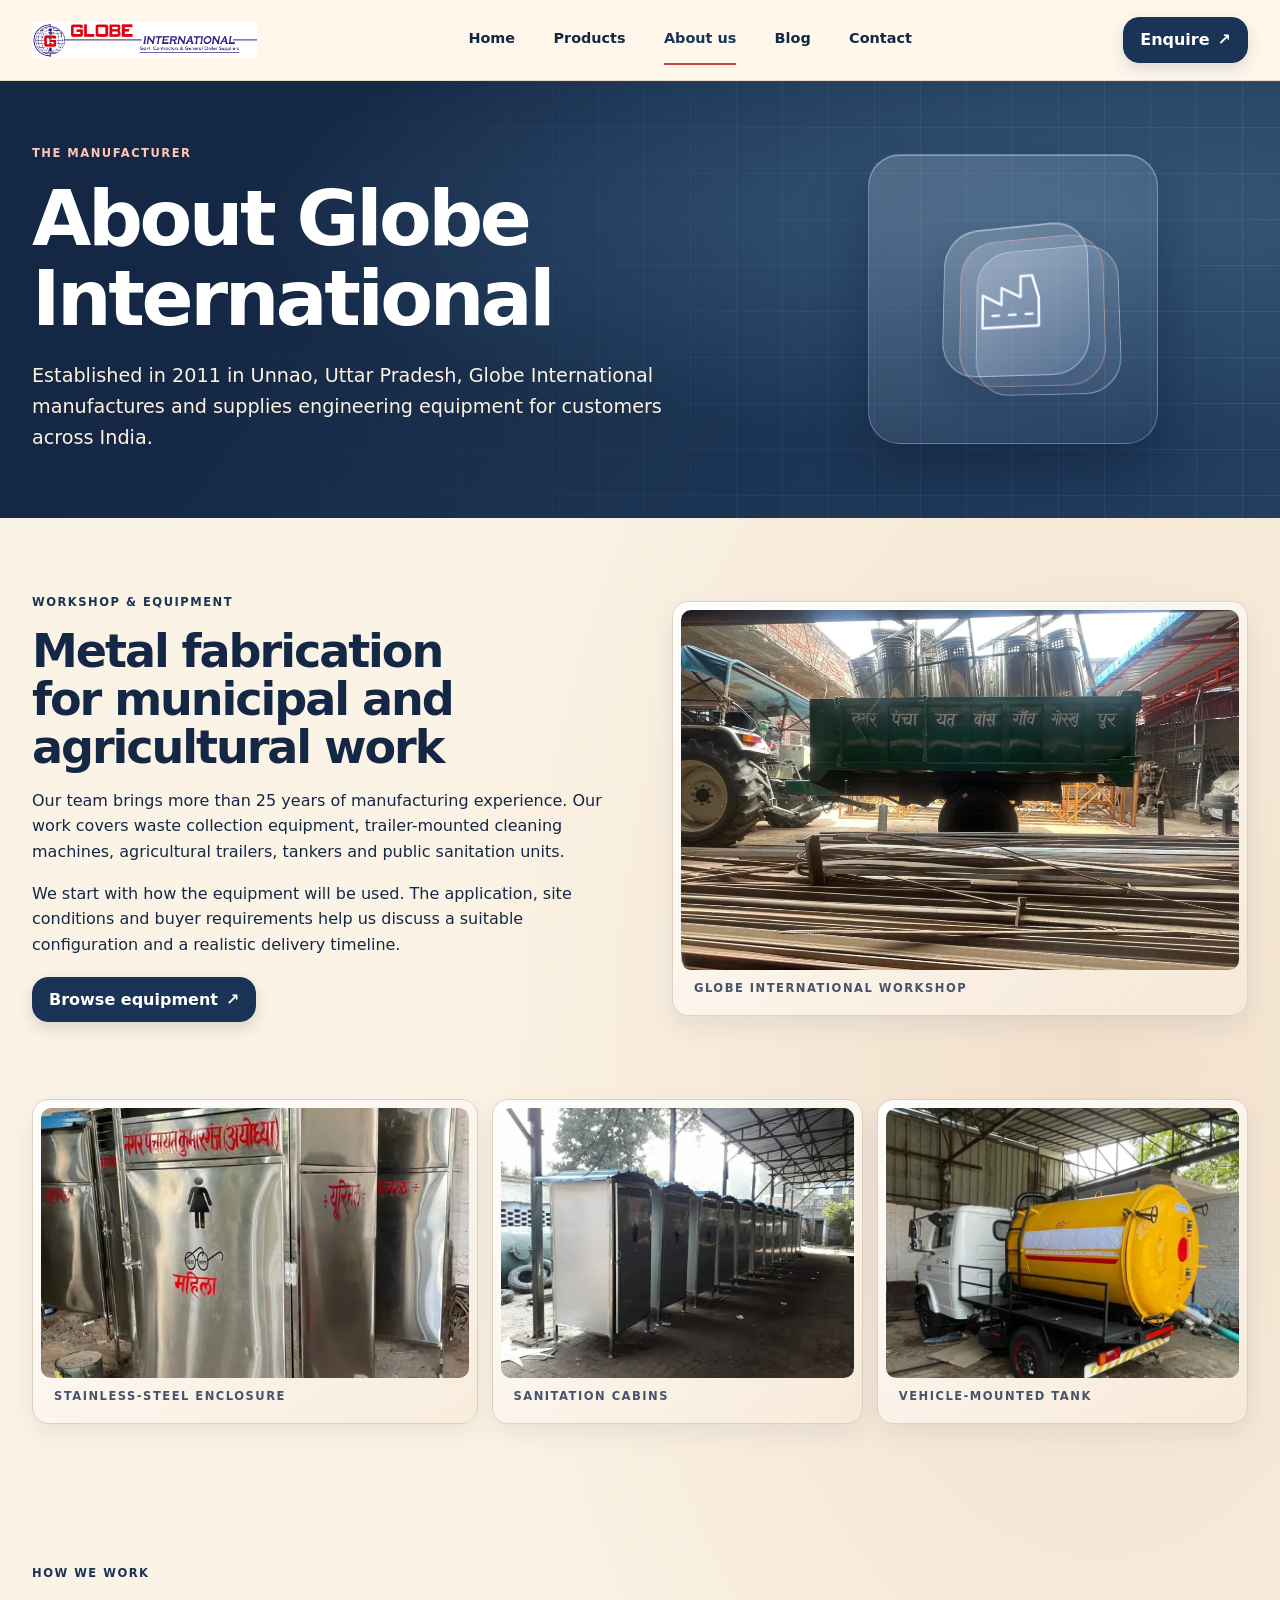
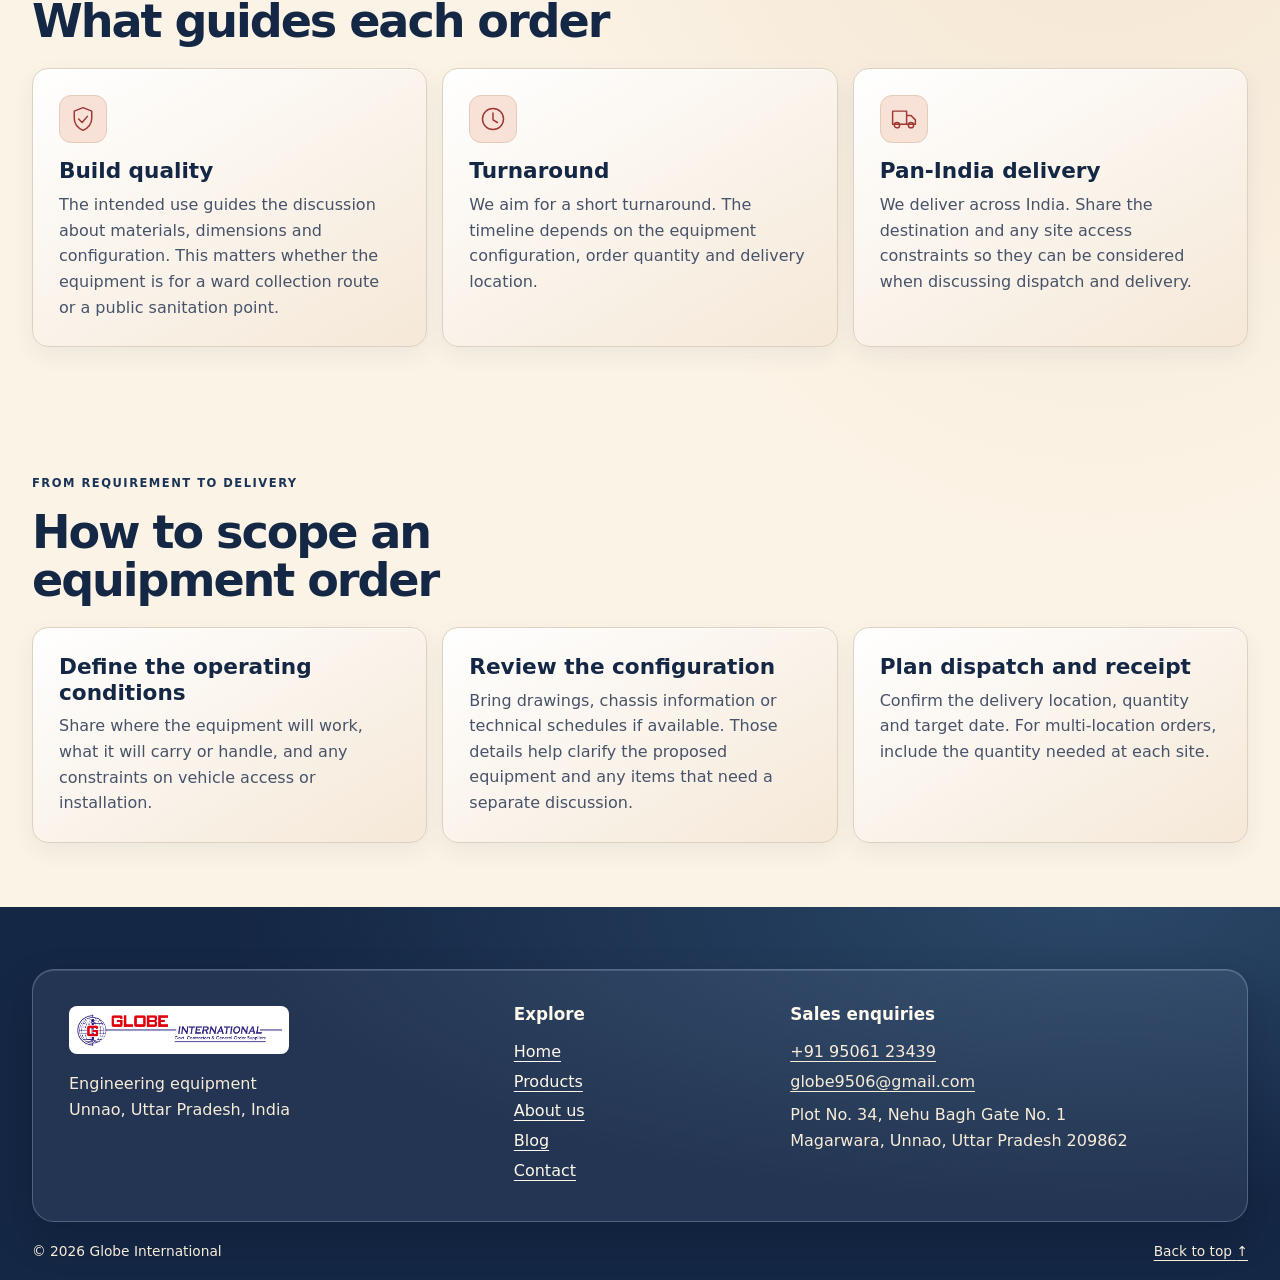
==== commit 100750c0: "Add equipment buyer guides and expand website content" ====
--- a/about.html
+++ b/about.html
@@ -1,4 +1,4 @@
-<!doctype html><html lang="en"><head><meta charset="utf-8"><meta name="viewport" content="width=device-width,initial-scale=1"><meta name="robots" content="noindex,nofollow"><meta name="description" content="Established in 2011 in Unnao, Globe International manufactures municipal and agricultural equipment. Its team brings 25+ years of manufacturing experience."><title>About us | Globe International</title><link rel="stylesheet" href="site.css?v=11"><script src="site.js?v=3" defer></script><link rel="icon" href="favicon.svg" type="image/svg+xml"></head><body class="catalog"><a href="#main" class="skip">Skip to content</a><header id="top"><div class="wrap mast"><a href="index.html" class="brand"><img src="media/globe-logo.png" alt="Globe International"></a><nav aria-label="Main"><a href="index.html">Home</a><a href="products.html">Products</a><a href="about.html" aria-current="page">About us</a><a href="contact.html">Contact</a></nav><a class="button mast-cta" href="contact.html">Enquire<span aria-hidden="true"> ↗</span></a></div></header><main id="main"><section class="inner-head range-head"><div class="wrap range-layout"><div class="intro"><p class="eyebrow">THE MANUFACTURER</p><h1>About Globe International</h1><p class="lead">Established in 2011 in Unnao, Uttar Pradesh, Globe International manufactures and supplies engineering equipment for customers across India.</p></div>
+<!doctype html><html lang="en"><head><meta charset="utf-8"><meta name="viewport" content="width=device-width,initial-scale=1"><meta name="robots" content="noindex,nofollow"><meta name="description" content="Established in 2011 in Unnao, Globe International manufactures municipal and agricultural equipment. Its team brings 25+ years of manufacturing experience."><title>About us | Globe International</title><link rel="stylesheet" href="site.css?v=11"><script src="site.js?v=3" defer></script><link rel="icon" href="favicon.svg" type="image/svg+xml"></head><body class="catalog"><a href="#main" class="skip">Skip to content</a><header id="top"><div class="wrap mast"><a href="index.html" class="brand"><img src="media/globe-logo.png" alt="Globe International"></a><nav aria-label="Main"><a href="index.html">Home</a><a href="products.html">Products</a><a href="about.html" aria-current="page">About us</a><a href="blog.html">Blog</a><a href="contact.html">Contact</a></nav><a class="button mast-cta" href="contact.html">Enquire<span aria-hidden="true"> ↗</span></a></div></header><main id="main"><section class="inner-head range-head"><div class="wrap range-layout"><div class="intro"><p class="eyebrow">THE MANUFACTURER</p><h1>About Globe International</h1><p class="lead">Established in 2011 in Unnao, Uttar Pradesh, Globe International manufactures and supplies engineering equipment for customers across India.</p></div>
 <div class="range-art" aria-hidden="true">
   <div class="orbit-frame">
     <div class="hero-emblem">
@@ -17,7 +17,7 @@
   </div>
   <div class="info-grid"><article class="info-card"><svg class="info-icon" aria-hidden="true" viewBox="0 0 32 32" fill="none" stroke="currentColor" stroke-width="1.7" stroke-linecap="round" stroke-linejoin="round"><path d="m16 3 10 4v8c0 6-4 11-10 14-6-3-10-8-10-14V7zM11 16l4 4 6-7"/></svg><h3>Build quality</h3><p>The intended use guides the discussion about materials, dimensions and configuration. This matters whether the equipment is for a ward collection route or a public sanitation point.</p></article><article class="info-card"><svg class="info-icon" aria-hidden="true" viewBox="0 0 32 32" fill="none" stroke="currentColor" stroke-width="1.7" stroke-linecap="round" stroke-linejoin="round"><circle cx="16" cy="16" r="12"/><path d="M16 9v8l5 3"/></svg><h3>Turnaround</h3><p>We aim for a short turnaround. The timeline depends on the equipment configuration, order quantity and delivery location.</p></article><article class="info-card"><svg class="info-icon" aria-hidden="true" viewBox="0 0 32 32" fill="none" stroke="currentColor" stroke-width="1.7" stroke-linecap="round" stroke-linejoin="round"><path d="M3 7h16v15H3zM19 12h5l5 5v5H19M3 22h2m6 0h10m6 0h2"/><circle cx="8" cy="23" r="3"/><circle cx="24" cy="23" r="3"/></svg><h3>Pan-India delivery</h3><p>We deliver across India. Share the destination and any site access constraints so they can be considered when discussing dispatch and delivery.</p></article></div>
 </section>
-</main>
+<section class="wrap editorial-section" aria-labelledby="order-scope"><div class="editorial-heading"><p class="eyebrow">FROM REQUIREMENT TO DELIVERY</p><h2 id="order-scope">How to scope an equipment order</h2></div><div class="info-grid"><article class="info-card"><h3>Define the operating conditions</h3><p>Share where the equipment will work, what it will carry or handle, and any constraints on vehicle access or installation.</p></article><article class="info-card"><h3>Review the configuration</h3><p>Bring drawings, chassis information or technical schedules if available. Those details help clarify the proposed equipment and any items that need a separate discussion.</p></article><article class="info-card"><h3>Plan dispatch and receipt</h3><p>Confirm the delivery location, quantity and target date. For multi-location orders, include the quantity needed at each site.</p></article></div></section></main>
 <footer class="site-footer">
   <div class="wrap footer-grid">
     <div class="footer-brand">
@@ -30,6 +30,7 @@
         <li><a href="index.html">Home</a></li>
         <li><a href="products.html">Products</a></li>
         <li><a href="about.html">About us</a></li>
+        <li><a href="blog.html">Blog</a></li>
         <li><a href="contact.html">Contact</a></li>
       </ul>
     </nav>
--- a/site.css
+++ b/site.css
@@ -467,3 +467,40 @@
 .catalog .dot { background: #ef8b79; }
 .catalog .text-link:hover { color: #a03733; }
 .catalog :focus-visible { outline-color: #b44a3f; }
+
+/* Keep portrait, landscape and pending product photos in the same frame. */
+.product-section .product figure img,
+.product-section .product figure .equipment-photo-empty {
+  display: block;
+  width: 100%;
+  height: auto;
+  aspect-ratio: 4 / 3;
+  object-fit: contain;
+}
+.product-section .product[hidden] { display: none; }
+@media (min-width: 581px) and (max-width: 950px) {
+  .product-section .products { grid-template-columns: repeat(2, minmax(0, 1fr)); }
+}
+
+/* Product catalogue sections and aligned image frames. */
+.product-section .filter-panel h2 { margin: 0 0 8px; font-size: 1.2rem; }
+.equipment-category { margin-block: 0 clamp(24px, 4vw, 44px); }
+.equipment-category > h2 {
+  margin: 0 0 14px;
+  padding-bottom: 8px;
+  border-bottom: 1px solid var(--line);
+  font-size: clamp(1.3rem, 2.5vw, 1.8rem);
+}
+.catalog .equipment-category .product { min-width: 0; transform: none; }
+.equipment-category .product h3 {
+  font-size: clamp(1.08rem, 2vw, 1.4rem);
+  line-height: 1.2;
+  letter-spacing: -.02em;
+}
+.catalog .equipment-category .product figure img,
+.catalog .equipment-category .product figure .equipment-photo-empty {
+  height: clamp(155px, 21vw, 220px);
+  object-fit: contain;
+}
+
+.equipment-category:not(:has(.product:not([hidden]))) { display: none; }
